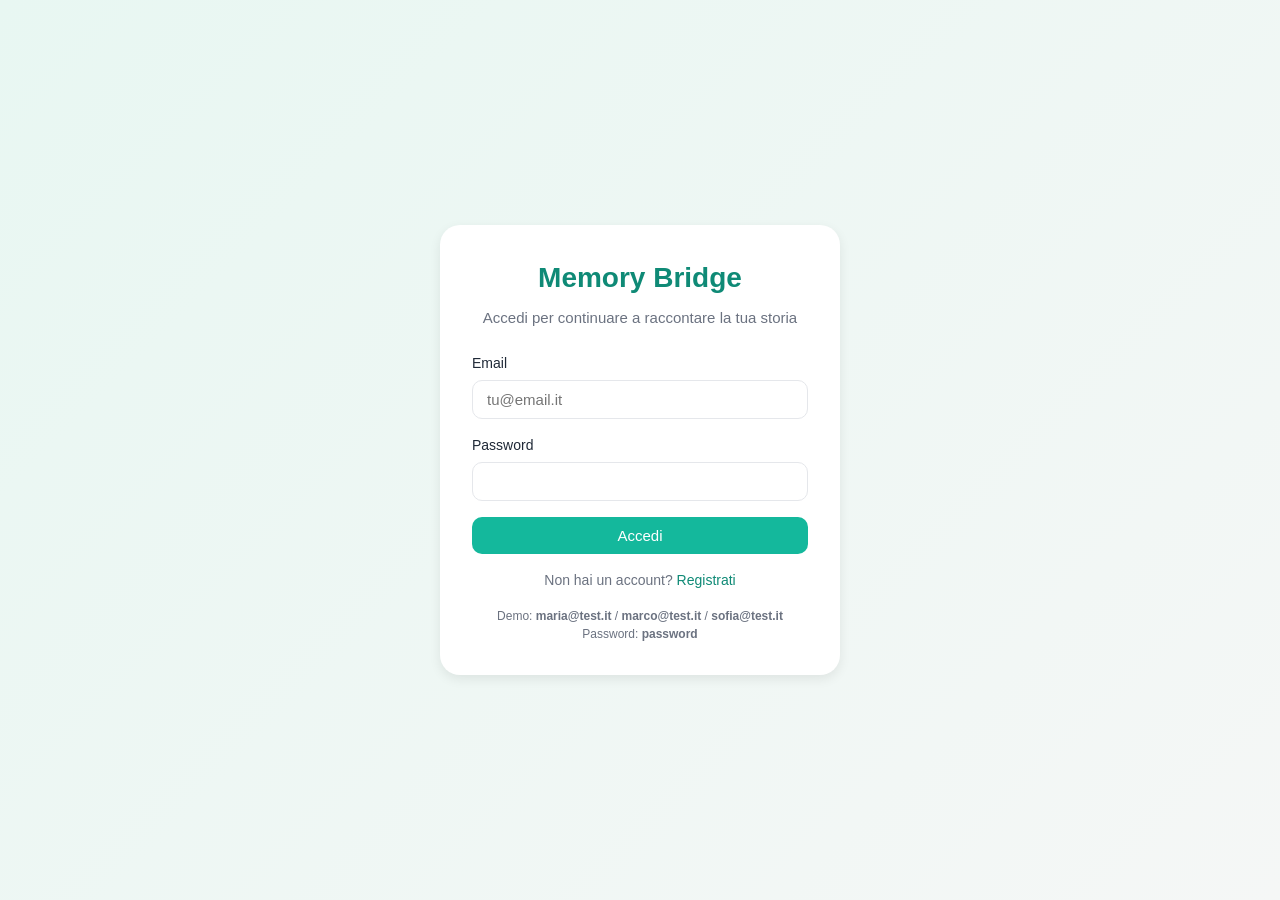
==== src/main/webapp/chat.html @ f62d2628 "Implementazione iniziale Memory Bridge" ====
<!DOCTYPE html>
<html lang="it">
<head>
    <meta charset="UTF-8">
    <meta name="viewport" content="width=device-width, initial-scale=1.0">
    <title>Memory Bridge - Racconta un ricordo</title>
    <link rel="stylesheet" href="css/style.css">
</head>
<body>
<div id="navbar-slot"></div>

<div class="chat-container">
    <div class="chat-header">
        <div class="iris-avatar">🦉</div>
        <div>
            <h2 style="margin:0">Iris</h2>
            <p class="text-muted" style="font-size:13px;margin:0">La tua compagna di racconto</p>
        </div>
    </div>

    <div class="chat-messages" id="messages"></div>

    <div class="chat-input">
        <input type="text" id="user-input" placeholder="Scrivi il tuo ricordo…" autocomplete="off">
        <!-- Miglioramento #2 Assignment 3: etichetta testuale accanto al microfono -->
        <button class="mic-btn" id="mic-btn" type="button" aria-label="Registra audio">
            <svg width="16" height="16" viewBox="0 0 24 24" fill="none" stroke="currentColor" stroke-width="2" stroke-linecap="round" stroke-linejoin="round">
                <path d="M12 1a3 3 0 0 0-3 3v8a3 3 0 0 0 6 0V4a3 3 0 0 0-3-3z"/>
                <path d="M19 10v2a7 7 0 0 1-14 0v-2"/>
                <line x1="12" y1="19" x2="12" y2="23"/>
                <line x1="8" y1="23" x2="16" y2="23"/>
            </svg>
            Registra audio
        </button>
        <button class="btn btn-primary" id="send-btn">Invia</button>
        <button class="btn btn-outline" id="end-btn">Fine</button>
    </div>
</div>

<!-- Modal anteprima -->
<div class="modal-backdrop hidden" id="preview-modal">
    <div class="modal">
        <div class="modal-header">
            <h2>Il tuo racconto</h2>
            <button class="modal-close" onclick="closePreview()">×</button>
        </div>
        <p class="text-muted mb-2">Ecco un riassunto del ricordo che abbiamo raccolto insieme:</p>

        <div class="form-group">
            <label for="preview-title">Titolo</label>
            <input type="text" id="preview-title" placeholder="Dai un titolo al tuo ricordo">
        </div>
        <div class="form-group">
            <label>Racconto</label>
            <div id="preview-content" class="card" style="max-height:200px;overflow-y:auto;white-space:pre-wrap"></div>
        </div>
        <div class="form-group">
            <label for="preview-person">Chi è protagonista di questo ricordo?</label>
            <select id="preview-person"></select>
        </div>

        <div class="modal-actions">
            <button class="btn btn-outline" onclick="closePreview()">Annulla</button>
            <button class="btn btn-primary" id="save-btn">Salva il ricordo</button>
        </div>
    </div>
</div>

<script src="js/api.js"></script>
<script src="js/navbar.js"></script>
<script src="js/chat.js"></script>
</body>
</html>
---- src/main/webapp/css/style.css ----
/* ============================================================
   Memory Bridge - Style
   Palette verde acqua ispirata al Figma
   ============================================================ */

:root {
    /* palette */
    --primary: #14B89C;
    --primary-dark: #0F8A76;
    --primary-light: #C7EFE4;
    --primary-lighter: #E8F7F2;
    --accent: #FF9F5A;

    /* neutri */
    --bg: #F5F7F6;
    --card: #FFFFFF;
    --border: #E5E7EB;
    --text: #1F2937;
    --text-muted: #6B7280;
    --text-light: #9CA3AF;
    --danger: #E24B4A;
    --success: #4ADE80;

    /* layout */
    --radius: 12px;
    --radius-lg: 20px;
    --shadow-sm: 0 1px 3px rgba(0,0,0,0.06);
    --shadow-md: 0 4px 12px rgba(0,0,0,0.08);
    --nav-height: 64px;
}

* { box-sizing: border-box; margin: 0; padding: 0; }

body {
    font-family: 'Inter', -apple-system, BlinkMacSystemFont, 'Segoe UI', sans-serif;
    background: var(--bg);
    color: var(--text);
    line-height: 1.5;
    min-height: 100vh;
}

a { color: var(--primary-dark); text-decoration: none; }
a:hover { text-decoration: underline; }

/* ============================================================
   Navbar
   ============================================================ */
.navbar {
    background: var(--card);
    border-bottom: 1px solid var(--border);
    height: var(--nav-height);
    display: flex;
    align-items: center;
    padding: 0 24px;
    position: sticky;
    top: 0;
    z-index: 100;
    box-shadow: var(--shadow-sm);
}

.navbar .logo {
    font-size: 20px;
    font-weight: 700;
    color: var(--primary-dark);
    display: flex;
    align-items: center;
    gap: 8px;
}

.navbar .logo::before {
    content: '';
    display: inline-block;
    width: 28px;
    height: 28px;
    background: var(--primary);
    border-radius: 8px;
    mask: radial-gradient(circle at 50% 60%, transparent 30%, #000 32%);
}

.navbar .nav-links {
    display: flex;
    gap: 4px;
    margin-left: auto;
    align-items: center;
}

.navbar .nav-links a {
    padding: 8px 16px;
    border-radius: 8px;
    color: var(--text);
    font-weight: 500;
    text-decoration: none;
    transition: background 0.15s;
}

.navbar .nav-links a:hover { background: var(--primary-lighter); }
.navbar .nav-links a.active {
    background: var(--primary);
    color: white;
}

.navbar .user-badge {
    padding: 6px 12px;
    background: var(--primary-lighter);
    color: var(--primary-dark);
    border-radius: 20px;
    font-size: 14px;
    font-weight: 500;
    margin-left: 12px;
}

/* ============================================================
   Layout container
   ============================================================ */
.container {
    max-width: 900px;
    margin: 0 auto;
    padding: 32px 24px;
}

.container-narrow {
    max-width: 560px;
    margin: 0 auto;
    padding: 32px 24px;
}

h1 { font-size: 28px; margin-bottom: 16px; }
h2 { font-size: 22px; margin-bottom: 12px; }
h3 { font-size: 18px; margin-bottom: 8px; }

/* ============================================================
   Card
   ============================================================ */
.card {
    background: var(--card);
    border-radius: var(--radius);
    padding: 20px;
    box-shadow: var(--shadow-sm);
    margin-bottom: 16px;
    border: 1px solid var(--border);
}

.card-hover {
    cursor: pointer;
    transition: transform 0.15s, box-shadow 0.15s;
}
.card-hover:hover {
    transform: translateY(-2px);
    box-shadow: var(--shadow-md);
}

/* ============================================================
   Bottoni
   ============================================================ */
.btn {
    display: inline-flex;
    align-items: center;
    justify-content: center;
    gap: 8px;
    padding: 10px 20px;
    border: none;
    border-radius: 10px;
    font-family: inherit;
    font-size: 15px;
    font-weight: 500;
    cursor: pointer;
    transition: background 0.15s, transform 0.05s;
    text-decoration: none;
}
.btn:active { transform: scale(0.98); }

.btn-primary {
    background: var(--primary);
    color: white;
}
.btn-primary:hover { background: var(--primary-dark); }

.btn-secondary {
    background: var(--primary-lighter);
    color: var(--primary-dark);
}
.btn-secondary:hover { background: var(--primary-light); }

.btn-outline {
    background: transparent;
    color: var(--text);
    border: 1px solid var(--border);
}
.btn-outline:hover { background: var(--bg); }

.btn-danger { background: var(--danger); color: white; }
.btn-danger:hover { opacity: 0.9; }

.btn-block { width: 100%; }

/* ============================================================
   Form
   ============================================================ */
.form-group {
    margin-bottom: 16px;
}

.form-group label {
    display: block;
    font-weight: 500;
    margin-bottom: 6px;
    color: var(--text);
    font-size: 14px;
}

.form-group input,
.form-group textarea,
.form-group select {
    width: 100%;
    padding: 10px 14px;
    font-family: inherit;
    font-size: 15px;
    border: 1px solid var(--border);
    border-radius: 10px;
    background: var(--card);
    transition: border-color 0.15s;
}

.form-group input:focus,
.form-group textarea:focus,
.form-group select:focus {
    outline: none;
    border-color: var(--primary);
}

.form-group textarea {
    resize: vertical;
    min-height: 100px;
}

.error-message {
    color: var(--danger);
    font-size: 14px;
    margin-top: 8px;
}

/* ============================================================
   Chat (T1 - Iris)
   ============================================================ */
.chat-container {
    max-width: 640px;
    margin: 0 auto;
    padding: 24px;
    display: flex;
    flex-direction: column;
    height: calc(100vh - var(--nav-height) - 20px);
}

.chat-header {
    display: flex;
    align-items: center;
    gap: 12px;
    margin-bottom: 20px;
}

.iris-avatar {
    width: 56px;
    height: 56px;
    border-radius: 50%;
    background: linear-gradient(135deg, var(--primary), var(--primary-dark));
    display: flex;
    align-items: center;
    justify-content: center;
    color: white;
    font-size: 28px;
    font-weight: 700;
    flex-shrink: 0;
}

.chat-messages {
    flex: 1;
    overflow-y: auto;
    padding: 12px 0;
    display: flex;
    flex-direction: column;
    gap: 10px;
}

.msg {
    max-width: 80%;
    padding: 12px 16px;
    border-radius: 18px;
    line-height: 1.4;
    word-wrap: break-word;
}

.msg-iris {
    background: var(--primary-lighter);
    color: var(--text);
    align-self: flex-start;
    border-bottom-left-radius: 4px;
}

.msg-user {
    background: var(--primary);
    color: white;
    align-self: flex-end;
    border-bottom-right-radius: 4px;
}

.msg.typing {
    background: var(--primary-lighter);
    color: var(--text-muted);
    font-style: italic;
}

.chat-input {
    display: flex;
    gap: 8px;
    padding: 12px 0;
    border-top: 1px solid var(--border);
    align-items: center;
}

.chat-input input {
    flex: 1;
    padding: 12px 16px;
    border: 1px solid var(--border);
    border-radius: 24px;
    font-family: inherit;
    font-size: 15px;
}
.chat-input input:focus { outline: none; border-color: var(--primary); }

/* Miglioramento #2 Assignment 3: bottone microfono con etichetta */
.mic-btn {
    display: flex;
    align-items: center;
    gap: 6px;
    background: var(--primary-lighter);
    color: var(--primary-dark);
    border: none;
    padding: 8px 14px;
    border-radius: 20px;
    cursor: pointer;
    font-size: 13px;
    font-weight: 500;
}
.mic-btn:hover { background: var(--primary-light); }

/* ============================================================
   Feed (T5)
   ============================================================ */
.feed-post {
    background: var(--card);
    border-radius: var(--radius);
    padding: 18px;
    margin-bottom: 16px;
    border: 1px solid var(--border);
    box-shadow: var(--shadow-sm);
    cursor: pointer;
    transition: transform 0.15s, box-shadow 0.15s;  /* miglioramento #10 */
}
.feed-post:hover {
    transform: translateY(-2px);
    box-shadow: var(--shadow-md);
}

.post-header {
    display: flex;
    align-items: center;
    gap: 12px;
    margin-bottom: 12px;
}

.post-avatar {
    width: 40px;
    height: 40px;
    border-radius: 50%;
    background: var(--primary);
    color: white;
    display: flex;
    align-items: center;
    justify-content: center;
    font-weight: 600;
}

.post-author {
    font-weight: 600;
    color: var(--text);
}

.post-meta {
    font-size: 13px;
    color: var(--text-muted);
}

.post-title {
    font-size: 17px;
    font-weight: 600;
    margin-bottom: 6px;
}

.post-content {
    color: var(--text);
    line-height: 1.6;
    margin-bottom: 12px;
}

.post-tag {
    display: inline-block;
    background: var(--primary-lighter);
    color: var(--primary-dark);
    padding: 4px 12px;
    border-radius: 16px;
    font-size: 13px;
    margin-top: 8px;
}

.comment-list {
    border-top: 1px solid var(--border);
    padding-top: 12px;
    margin-top: 12px;
}

.comment {
    padding: 8px 0;
    font-size: 14px;
}

.comment-author {
    font-weight: 600;
    color: var(--primary-dark);
    margin-right: 6px;
}

.comment-form {
    display: flex;
    gap: 8px;
    margin-top: 12px;
}
.comment-form input {
    flex: 1;
    padding: 8px 12px;
    border: 1px solid var(--border);
    border-radius: 20px;
    font-family: inherit;
}

/* ============================================================
   Family Tree (T3)
   ============================================================ */
.tree-container {
    background: var(--card);
    border-radius: var(--radius);
    padding: 24px;
    overflow-x: auto;
    min-height: 500px;
    border: 1px solid var(--border);
}

.tree-node {
    background: var(--primary-lighter);
    border: 2px solid var(--primary);
    border-radius: 12px;
    padding: 12px;
    text-align: center;
    cursor: pointer;
    transition: transform 0.15s, box-shadow 0.15s;
    min-width: 140px;
}
.tree-node:hover {
    transform: translateY(-2px);
    box-shadow: var(--shadow-md);
}
.tree-node.new-highlight {  /* miglioramento #6 Assignment 3 */
    animation: highlightNew 2.5s ease;
}
@keyframes highlightNew {
    0%, 100% { border-color: var(--primary); background: var(--primary-lighter); }
    50% { border-color: var(--accent); background: #FFF3E8; box-shadow: 0 0 20px rgba(255,159,90,0.4); }
}

.tree-node-photo {
    width: 60px;
    height: 60px;
    border-radius: 50%;
    background: var(--primary);
    color: white;
    display: flex;
    align-items: center;
    justify-content: center;
    font-size: 24px;
    margin: 0 auto 8px;
}

.tree-node-name { font-weight: 600; font-size: 14px; }
.tree-node-dates { font-size: 12px; color: var(--text-muted); }

/* ============================================================
   Timeline (T4)
   ============================================================ */
.timeline {
    position: relative;
    padding-left: 40px;
}
.timeline::before {
    content: '';
    position: absolute;
    left: 12px;
    top: 0;
    bottom: 0;
    width: 3px;
    background: var(--primary-light);
    border-radius: 2px;
}

.timeline-item {
    position: relative;
    margin-bottom: 24px;
}
.timeline-item::before {
    content: '';
    position: absolute;
    left: -34px;
    top: 12px;
    width: 15px;
    height: 15px;
    border-radius: 50%;
    background: var(--primary);
    border: 3px solid var(--card);
    box-shadow: 0 0 0 2px var(--primary);
}

.timeline-date {
    font-size: 13px;
    color: var(--primary-dark);
    font-weight: 600;
    margin-bottom: 4px;
}

/* ============================================================
   Modal (per anteprima / conferme)
   ============================================================ */
.modal-backdrop {
    position: fixed;
    inset: 0;
    background: rgba(0,0,0,0.5);
    display: flex;
    align-items: center;
    justify-content: center;
    z-index: 1000;
    padding: 24px;
}

.modal {
    background: var(--card);
    border-radius: var(--radius-lg);
    padding: 24px;
    max-width: 500px;
    width: 100%;
    max-height: 90vh;
    overflow-y: auto;
}

.modal-header {
    display: flex;
    justify-content: space-between;
    align-items: center;
    margin-bottom: 16px;
}

.modal-close {
    background: none;
    border: none;
    font-size: 24px;
    cursor: pointer;
    color: var(--text-muted);
}

.modal-actions {
    display: flex;
    gap: 8px;
    justify-content: flex-end;
    margin-top: 20px;
}

/* ============================================================
   Login / Auth
   ============================================================ */
.auth-page {
    min-height: 100vh;
    display: flex;
    align-items: center;
    justify-content: center;
    background: linear-gradient(135deg, var(--primary-lighter), var(--bg));
    padding: 24px;
}

.auth-card {
    background: var(--card);
    padding: 32px;
    border-radius: var(--radius-lg);
    box-shadow: var(--shadow-md);
    max-width: 400px;
    width: 100%;
}

.auth-card h1 {
    text-align: center;
    color: var(--primary-dark);
    margin-bottom: 8px;
}

.auth-card .subtitle {
    text-align: center;
    color: var(--text-muted);
    margin-bottom: 24px;
    font-size: 15px;
}

.auth-footer {
    text-align: center;
    margin-top: 16px;
    font-size: 14px;
    color: var(--text-muted);
}

/* ============================================================
   Utility
   ============================================================ */
.text-muted { color: var(--text-muted); }
.text-center { text-align: center; }
.mt-1 { margin-top: 8px; }
.mt-2 { margin-top: 16px; }
.mt-3 { margin-top: 24px; }
.mb-1 { margin-bottom: 8px; }
.mb-2 { margin-bottom: 16px; }
.hidden { display: none !important; }
.flex-row { display: flex; gap: 8px; align-items: center; }

/* Toast di successo */
.toast {
    position: fixed;
    bottom: 24px;
    left: 50%;
    transform: translateX(-50%);
    background: var(--primary-dark);
    color: white;
    padding: 12px 20px;
    border-radius: 24px;
    box-shadow: var(--shadow-md);
    z-index: 2000;
    animation: slideUp 0.3s ease;
}
@keyframes slideUp {
    from { transform: translate(-50%, 20px); opacity: 0; }
    to { transform: translate(-50%, 0); opacity: 1; }
}
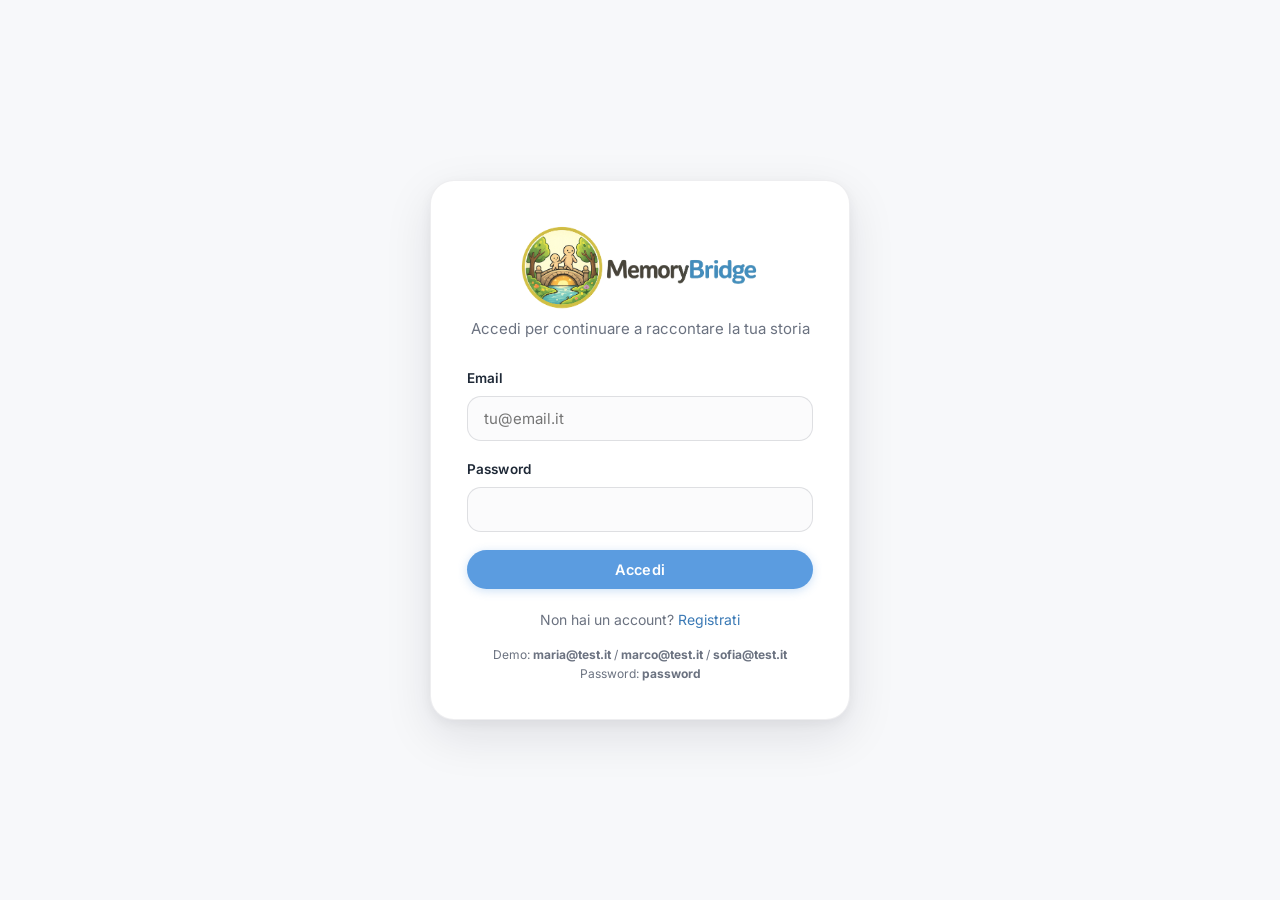
==== commit 88c6df1b: "Risoluzione errori nell'home, gestione db simulato e modifiche css e html" ====
--- a/src/main/webapp/chat.html
+++ b/src/main/webapp/chat.html
@@ -8,10 +8,11 @@
 </head>
 <body>
 <div id="navbar-slot"></div>
-
 <div class="chat-container">
     <div class="chat-header">
-        <div class="iris-avatar">🦉</div>
+        <div class="iris-avatar">
+            <img src="img/site/gufo.png" alt="Avatar Gufo" style="width: 100%; height: 100%; object-fit: cover; border-radius: 50%;">
+        </div>
         <div>
             <h2 style="margin:0">Iris</h2>
             <p class="text-muted" style="font-size:13px;margin:0">La tua compagna di racconto</p>
--- a/src/main/webapp/css/style.css
+++ b/src/main/webapp/css/style.css
@@ -1,112 +1,128 @@
 /* ============================================================
-   Memory Bridge - Style
-   Palette verde acqua ispirata al Figma
-   ============================================================ */
+   Memory Bridge – Style (coerente col logo)
+   Crema calda, azzurro cielo più chiaro, tocchi dorati
+   ============================================================ */
+@import url('https://fonts.googleapis.com/css2?family=Inter:wght@400;500;600;700;800&display=swap');
 
 :root {
-    /* palette */
-    --primary: #14B89C;
-    --primary-dark: #0F8A76;
-    --primary-light: #C7EFE4;
-    --primary-lighter: #E8F7F2;
-    --accent: #FF9F5A;
-
-    /* neutri */
-    --bg: #F5F7F6;
+    /* palette — azzurro cielo del wordmark, più chiaro */
+    --primary: #5B9CE0;
+    --primary-dark: #3A79B5;
+    --primary-hover: #4A8AD1;
+    --primary-light: #BFDCF3;
+    --primary-lighter: #E8F2FB;
+    --primary-ghost: rgba(91, 156, 224, 0.07);
+
+    /* accenti caldi dal logo */
+    --accent: #F0A45C;         /* arancio tramonto sotto il ponte */
+    --accent-light: #FCEBD7;
+    --gold: #D4B94A;           /* cornice dorata */
+    --gold-soft: #EDDFAA;
+
+    /* neutri puliti */
+    --bg: #F7F8FA;             /* pagina neutra */
+    --bg-warm: #FBFBFC;
     --card: #FFFFFF;
-    --border: #E5E7EB;
+    --border: rgba(15, 23, 42, 0.07);
+    --border-strong: rgba(15, 23, 42, 0.12);
     --text: #1F2937;
     --text-muted: #6B7280;
     --text-light: #9CA3AF;
-    --danger: #E24B4A;
-    --success: #4ADE80;
+    --danger: #D9564F;
+    --danger-light: #FBEEED;
+    --success: #4CAE7A;
 
     /* layout */
-    --radius: 12px;
-    --radius-lg: 20px;
-    --shadow-sm: 0 1px 3px rgba(0,0,0,0.06);
-    --shadow-md: 0 4px 12px rgba(0,0,0,0.08);
-    --nav-height: 64px;
-}
-
-* { box-sizing: border-box; margin: 0; padding: 0; }
+    --radius: 16px;
+    --radius-lg: 24px;
+    --radius-pill: 999px;
+    --shadow-xs: 0 1px 2px rgba(15, 23, 42, 0.04);
+    --shadow-sm: 0 2px 8px rgba(15, 23, 42, 0.05), 0 0 0 1px rgba(15, 23, 42, 0.03);
+    --shadow-md: 0 8px 24px rgba(15, 23, 42, 0.07), 0 0 0 1px rgba(15, 23, 42, 0.03);
+    --shadow-lg: 0 16px 48px rgba(15, 23, 42, 0.10), 0 4px 12px rgba(15, 23, 42, 0.05);
+    --shadow-glow: 0 0 0 3px rgba(91, 156, 224, 0.14);
+    --nav-height: 68px;
+    --ease-out: cubic-bezier(0.16, 1, 0.3, 1);
+    --ease-spring: cubic-bezier(0.34, 1.56, 0.64, 1);
+}
+
+*,
+*::before,
+*::after { box-sizing: border-box; margin: 0; padding: 0; }
 
 body {
     font-family: 'Inter', -apple-system, BlinkMacSystemFont, 'Segoe UI', sans-serif;
     background: var(--bg);
     color: var(--text);
-    line-height: 1.5;
+    line-height: 1.55;
     min-height: 100vh;
+    -webkit-font-smoothing: antialiased;
+    -moz-osx-font-smoothing: grayscale;
 }
 
 a { color: var(--primary-dark); text-decoration: none; }
-a:hover { text-decoration: underline; }
-
-/* ============================================================
-   Navbar
+a:hover { text-decoration: underline; text-underline-offset: 2px; }
+
+/* ============================================================
+   Navbar — vetro caldo con filo dorato in basso
    ============================================================ */
 .navbar {
-    background: var(--card);
+    background: rgba(255, 255, 255, 0.85);
+    backdrop-filter: blur(18px) saturate(1.4);
+    -webkit-backdrop-filter: blur(18px) saturate(1.4);
     border-bottom: 1px solid var(--border);
     height: var(--nav-height);
     display: flex;
     align-items: center;
-    padding: 0 24px;
+    padding: 0 28px;
     position: sticky;
     top: 0;
     z-index: 100;
-    box-shadow: var(--shadow-sm);
 }
 
 .navbar .logo {
     font-size: 20px;
-    font-weight: 700;
-    color: var(--primary-dark);
-    display: flex;
-    align-items: center;
-    gap: 8px;
-}
-
-.navbar .logo::before {
-    content: '';
-    display: inline-block;
-    width: 28px;
-    height: 28px;
-    background: var(--primary);
-    border-radius: 8px;
-    mask: radial-gradient(circle at 50% 60%, transparent 30%, #000 32%);
+    font-weight: 800;
+    color: var(--text);
+    display: flex;
+    align-items: center;
+    gap: 9px;
+    letter-spacing: -0.4px;
 }
 
 .navbar .nav-links {
     display: flex;
-    gap: 4px;
+    gap: 2px;
     margin-left: auto;
     align-items: center;
 }
 
 .navbar .nav-links a {
-    padding: 8px 16px;
-    border-radius: 8px;
+    padding: 9px 18px;
+    border-radius: var(--radius-pill);
     color: var(--text);
     font-weight: 500;
+    font-size: 14.5px;
     text-decoration: none;
-    transition: background 0.15s;
-}
-
-.navbar .nav-links a:hover { background: var(--primary-lighter); }
+    transition: background 0.2s var(--ease-out), color 0.2s;
+}
+
+.navbar .nav-links a:hover { background: var(--primary-ghost); color: var(--primary-dark); }
 .navbar .nav-links a.active {
     background: var(--primary);
     color: white;
+    box-shadow: 0 2px 10px rgba(91, 156, 224, 0.35);
 }
 
 .navbar .user-badge {
-    padding: 6px 12px;
+    padding: 7px 16px;
     background: var(--primary-lighter);
     color: var(--primary-dark);
-    border-radius: 20px;
-    font-size: 14px;
-    font-weight: 500;
-    margin-left: 12px;
+    border-radius: var(--radius-pill);
+    font-size: 13.5px;
+    font-weight: 600;
+    margin-left: 14px;
+    letter-spacing: 0.1px;
 }
 
 /* ============================================================
@@ -115,26 +131,26 @@
 .container {
     max-width: 900px;
     margin: 0 auto;
-    padding: 32px 24px;
+    padding: 36px 28px;
 }
 
 .container-narrow {
     max-width: 560px;
     margin: 0 auto;
-    padding: 32px 24px;
-}
-
-h1 { font-size: 28px; margin-bottom: 16px; }
-h2 { font-size: 22px; margin-bottom: 12px; }
-h3 { font-size: 18px; margin-bottom: 8px; }
-
-/* ============================================================
-   Card
+    padding: 36px 28px;
+}
+
+h1 { font-size: 28px; font-weight: 700; letter-spacing: -0.5px; margin-bottom: 16px; color: var(--text); }
+h2 { font-size: 22px; font-weight: 700; letter-spacing: -0.3px; margin-bottom: 12px; color: var(--text); }
+h3 { font-size: 17px; font-weight: 600; margin-bottom: 8px; color: var(--text); }
+
+/* ============================================================
+   Card — bordi morbidi su carta calda
    ============================================================ */
 .card {
     background: var(--card);
     border-radius: var(--radius);
-    padding: 20px;
+    padding: 22px;
     box-shadow: var(--shadow-sm);
     margin-bottom: 16px;
     border: 1px solid var(--border);
@@ -142,54 +158,71 @@
 
 .card-hover {
     cursor: pointer;
-    transition: transform 0.15s, box-shadow 0.15s;
+    transition: transform 0.25s var(--ease-out), box-shadow 0.25s var(--ease-out);
 }
 .card-hover:hover {
-    transform: translateY(-2px);
+    transform: translateY(-3px);
     box-shadow: var(--shadow-md);
 }
 
 /* ============================================================
-   Bottoni
+   Bottoni — pillole morbide
    ============================================================ */
 .btn {
     display: inline-flex;
     align-items: center;
     justify-content: center;
     gap: 8px;
-    padding: 10px 20px;
+    padding: 11px 22px;
     border: none;
-    border-radius: 10px;
+    border-radius: var(--radius-pill);
     font-family: inherit;
-    font-size: 15px;
-    font-weight: 500;
-    cursor: pointer;
-    transition: background 0.15s, transform 0.05s;
+    font-size: 14.5px;
+    font-weight: 600;
+    cursor: pointer;
+    transition: all 0.2s var(--ease-out);
     text-decoration: none;
-}
-.btn:active { transform: scale(0.98); }
+    letter-spacing: 0.1px;
+}
+.btn:active { transform: scale(0.97); }
 
 .btn-primary {
     background: var(--primary);
     color: white;
-}
-.btn-primary:hover { background: var(--primary-dark); }
+    box-shadow: 0 2px 10px rgba(91, 156, 224, 0.30);
+}
+.btn-primary:hover {
+    background: var(--primary-hover);
+    box-shadow: 0 4px 16px rgba(91, 156, 224, 0.35);
+    transform: translateY(-1px);
+}
 
 .btn-secondary {
     background: var(--primary-lighter);
     color: var(--primary-dark);
 }
-.btn-secondary:hover { background: var(--primary-light); }
+.btn-secondary:hover {
+    background: var(--primary-light);
+    transform: translateY(-1px);
+}
 
 .btn-outline {
-    background: transparent;
+    background: var(--card);
     color: var(--text);
-    border: 1px solid var(--border);
-}
-.btn-outline:hover { background: var(--bg); }
-
-.btn-danger { background: var(--danger); color: white; }
-.btn-danger:hover { opacity: 0.9; }
+    border: 1.5px solid var(--border-strong);
+}
+.btn-outline:hover {
+    background: var(--bg-warm);
+    border-color: var(--primary-light);
+    transform: translateY(-1px);
+}
+
+.btn-danger {
+    background: var(--danger);
+    color: white;
+    box-shadow: 0 2px 10px rgba(217, 86, 79, 0.22);
+}
+.btn-danger:hover { transform: translateY(-1px); box-shadow: 0 4px 16px rgba(217, 86, 79, 0.30); }
 
 .btn-block { width: 100%; }
 
@@ -197,28 +230,30 @@
    Form
    ============================================================ */
 .form-group {
-    margin-bottom: 16px;
+    margin-bottom: 18px;
 }
 
 .form-group label {
     display: block;
-    font-weight: 500;
-    margin-bottom: 6px;
+    font-weight: 600;
+    margin-bottom: 7px;
     color: var(--text);
-    font-size: 14px;
+    font-size: 13.5px;
+    letter-spacing: 0.1px;
 }
 
 .form-group input,
 .form-group textarea,
 .form-group select {
     width: 100%;
-    padding: 10px 14px;
+    padding: 12px 16px;
     font-family: inherit;
     font-size: 15px;
-    border: 1px solid var(--border);
-    border-radius: 10px;
-    background: var(--card);
-    transition: border-color 0.15s;
+    border: 1.5px solid var(--border-strong);
+    border-radius: 14px;
+    background: var(--bg-warm);
+    transition: border-color 0.2s, box-shadow 0.2s, background 0.2s;
+    color: var(--text);
 }
 
 .form-group input:focus,
@@ -226,21 +261,25 @@
 .form-group select:focus {
     outline: none;
     border-color: var(--primary);
+    box-shadow: var(--shadow-glow);
+    background: var(--card);
 }
 
 .form-group textarea {
     resize: vertical;
-    min-height: 100px;
+    min-height: 110px;
+    border-radius: var(--radius);
 }
 
 .error-message {
     color: var(--danger);
-    font-size: 14px;
+    font-size: 13px;
     margin-top: 8px;
-}
-
-/* ============================================================
-   Chat (T1 - Iris)
+    font-weight: 500;
+}
+
+/* ============================================================
+   Chat (T1 – Iris)
    ============================================================ */
 .chat-container {
     max-width: 640px;
@@ -254,15 +293,15 @@
 .chat-header {
     display: flex;
     align-items: center;
-    gap: 12px;
-    margin-bottom: 20px;
+    gap: 14px;
+    margin-bottom: 22px;
 }
 
 .iris-avatar {
     width: 56px;
     height: 56px;
     border-radius: 50%;
-    background: linear-gradient(135deg, var(--primary), var(--primary-dark));
+    background: linear-gradient(145deg, var(--primary), #7DB5EA);
     display: flex;
     align-items: center;
     justify-content: center;
@@ -270,6 +309,7 @@
     font-size: 28px;
     font-weight: 700;
     flex-shrink: 0;
+    box-shadow: 0 4px 16px rgba(91, 156, 224, 0.30);
 }
 
 .chat-messages {
@@ -279,28 +319,31 @@
     display: flex;
     flex-direction: column;
     gap: 10px;
+    scroll-behavior: smooth;
 }
 
 .msg {
-    max-width: 80%;
-    padding: 12px 16px;
-    border-radius: 18px;
-    line-height: 1.4;
+    max-width: 78%;
+    padding: 13px 18px;
+    border-radius: 22px;
+    line-height: 1.45;
     word-wrap: break-word;
+    font-size: 15px;
 }
 
 .msg-iris {
     background: var(--primary-lighter);
     color: var(--text);
     align-self: flex-start;
-    border-bottom-left-radius: 4px;
+    border-bottom-left-radius: 6px;
 }
 
 .msg-user {
-    background: var(--primary);
+    background: linear-gradient(135deg, var(--primary), #7DB5EA);
     color: white;
     align-self: flex-end;
-    border-bottom-right-radius: 4px;
+    border-bottom-right-radius: 6px;
+    box-shadow: 0 2px 10px rgba(91, 156, 224, 0.25);
 }
 
 .msg.typing {
@@ -311,23 +354,29 @@
 
 .chat-input {
     display: flex;
-    gap: 8px;
-    padding: 12px 0;
+    gap: 10px;
+    padding: 14px 0;
     border-top: 1px solid var(--border);
     align-items: center;
 }
 
 .chat-input input {
     flex: 1;
-    padding: 12px 16px;
-    border: 1px solid var(--border);
-    border-radius: 24px;
+    padding: 13px 20px;
+    border: 1.5px solid var(--border-strong);
+    border-radius: var(--radius-pill);
     font-family: inherit;
     font-size: 15px;
-}
-.chat-input input:focus { outline: none; border-color: var(--primary); }
-
-/* Miglioramento #2 Assignment 3: bottone microfono con etichetta */
+    background: var(--bg-warm);
+    transition: border-color 0.2s, box-shadow 0.2s, background 0.2s;
+}
+.chat-input input:focus {
+    outline: none;
+    border-color: var(--primary);
+    box-shadow: var(--shadow-glow);
+    background: var(--card);
+}
+
 .mic-btn {
     display: flex;
     align-items: center;
@@ -335,29 +384,30 @@
     background: var(--primary-lighter);
     color: var(--primary-dark);
     border: none;
-    padding: 8px 14px;
-    border-radius: 20px;
+    padding: 10px 16px;
+    border-radius: var(--radius-pill);
     cursor: pointer;
     font-size: 13px;
-    font-weight: 500;
-}
-.mic-btn:hover { background: var(--primary-light); }
+    font-weight: 600;
+    transition: all 0.2s var(--ease-out);
+}
+.mic-btn:hover { background: var(--primary-light); transform: translateY(-1px); }
 
 /* ============================================================
    Feed (T5)
    ============================================================ */
 .feed-post {
     background: var(--card);
-    border-radius: var(--radius);
-    padding: 18px;
-    margin-bottom: 16px;
+    border-radius: var(--radius-lg);
+    padding: 22px;
+    margin-bottom: 18px;
     border: 1px solid var(--border);
     box-shadow: var(--shadow-sm);
     cursor: pointer;
-    transition: transform 0.15s, box-shadow 0.15s;  /* miglioramento #10 */
+    transition: transform 0.25s var(--ease-out), box-shadow 0.25s var(--ease-out);
 }
 .feed-post:hover {
-    transform: translateY(-2px);
+    transform: translateY(-3px);
     box-shadow: var(--shadow-md);
 }
 
@@ -365,24 +415,27 @@
     display: flex;
     align-items: center;
     gap: 12px;
-    margin-bottom: 12px;
+    margin-bottom: 14px;
 }
 
 .post-avatar {
-    width: 40px;
-    height: 40px;
+    width: 42px;
+    height: 42px;
     border-radius: 50%;
-    background: var(--primary);
+    background: linear-gradient(145deg, var(--primary), #7DB5EA);
     color: white;
     display: flex;
     align-items: center;
     justify-content: center;
-    font-weight: 600;
+    font-weight: 700;
+    font-size: 15px;
+    box-shadow: 0 2px 8px rgba(91, 156, 224, 0.20);
 }
 
 .post-author {
-    font-weight: 600;
+    font-weight: 700;
     color: var(--text);
+    font-size: 15px;
 }
 
 .post-meta {
@@ -392,30 +445,34 @@
 
 .post-title {
     font-size: 17px;
-    font-weight: 600;
+    font-weight: 700;
     margin-bottom: 6px;
+    letter-spacing: -0.2px;
 }
 
 .post-content {
     color: var(--text);
-    line-height: 1.6;
-    margin-bottom: 12px;
+    line-height: 1.65;
+    margin-bottom: 14px;
+    font-size: 15px;
 }
 
 .post-tag {
     display: inline-block;
     background: var(--primary-lighter);
     color: var(--primary-dark);
-    padding: 4px 12px;
-    border-radius: 16px;
-    font-size: 13px;
+    padding: 5px 14px;
+    border-radius: var(--radius-pill);
+    font-size: 12.5px;
+    font-weight: 600;
     margin-top: 8px;
+    letter-spacing: 0.2px;
 }
 
 .comment-list {
     border-top: 1px solid var(--border);
-    padding-top: 12px;
-    margin-top: 12px;
+    padding-top: 14px;
+    margin-top: 14px;
 }
 
 .comment {
@@ -424,181 +481,202 @@
 }
 
 .comment-author {
-    font-weight: 600;
+    font-weight: 700;
     color: var(--primary-dark);
     margin-right: 6px;
 }
 
 .comment-form {
     display: flex;
-    gap: 8px;
-    margin-top: 12px;
+    gap: 10px;
+    margin-top: 14px;
 }
 .comment-form input {
     flex: 1;
-    padding: 8px 12px;
-    border: 1px solid var(--border);
-    border-radius: 20px;
+    padding: 10px 16px;
+    border: 1.5px solid var(--border-strong);
+    border-radius: var(--radius-pill);
     font-family: inherit;
-}
+    font-size: 14px;
+    background: var(--bg-warm);
+    transition: border-color 0.2s, box-shadow 0.2s;
+}
+.comment-form input:focus { outline: none; border-color: var(--primary); box-shadow: var(--shadow-glow); }
 
 /* ============================================================
    Family Tree (T3)
    ============================================================ */
 .tree-container {
     background: var(--card);
-    border-radius: var(--radius);
-    padding: 24px;
+    border-radius: var(--radius-lg);
+    padding: 28px;
     overflow-x: auto;
     min-height: 500px;
     border: 1px solid var(--border);
+    box-shadow: var(--shadow-sm);
 }
 
 .tree-node {
-    background: var(--primary-lighter);
-    border: 2px solid var(--primary);
-    border-radius: 12px;
-    padding: 12px;
+    background: var(--bg-warm);
+    border: 2px solid var(--primary-light);
+    border-radius: var(--radius);
+    padding: 14px;
     text-align: center;
     cursor: pointer;
-    transition: transform 0.15s, box-shadow 0.15s;
+    transition: all 0.25s var(--ease-out);
     min-width: 140px;
 }
 .tree-node:hover {
-    transform: translateY(-2px);
+    transform: translateY(-3px);
     box-shadow: var(--shadow-md);
-}
-.tree-node.new-highlight {  /* miglioramento #6 Assignment 3 */
-    animation: highlightNew 2.5s ease;
+    border-color: var(--primary);
+}
+.tree-node.new-highlight {
+    animation: highlightNew 2.5s var(--ease-out);
 }
 @keyframes highlightNew {
-    0%, 100% { border-color: var(--primary); background: var(--primary-lighter); }
-    50% { border-color: var(--accent); background: #FFF3E8; box-shadow: 0 0 20px rgba(255,159,90,0.4); }
+    0%, 100% { border-color: var(--primary-light); background: var(--bg-warm); }
+    50% { border-color: var(--gold); background: var(--gold-soft); box-shadow: 0 0 24px rgba(212, 185, 74, 0.35); }
 }
 
 .tree-node-photo {
     width: 60px;
     height: 60px;
     border-radius: 50%;
-    background: var(--primary);
+    background: linear-gradient(145deg, var(--primary), #7DB5EA);
     color: white;
     display: flex;
     align-items: center;
     justify-content: center;
     font-size: 24px;
-    margin: 0 auto 8px;
-}
-
-.tree-node-name { font-weight: 600; font-size: 14px; }
-.tree-node-dates { font-size: 12px; color: var(--text-muted); }
+    margin: 0 auto 10px;
+    box-shadow: 0 3px 12px rgba(91, 156, 224, 0.25);
+}
+
+.tree-node-name { font-weight: 700; font-size: 14px; }
+.tree-node-dates { font-size: 12px; color: var(--text-muted); margin-top: 2px; }
 
 /* ============================================================
    Timeline (T4)
    ============================================================ */
 .timeline {
     position: relative;
-    padding-left: 40px;
+    padding-left: 44px;
 }
 .timeline::before {
     content: '';
     position: absolute;
-    left: 12px;
+    left: 13px;
     top: 0;
     bottom: 0;
     width: 3px;
-    background: var(--primary-light);
-    border-radius: 2px;
+    background: linear-gradient(180deg, var(--primary-light), var(--primary-lighter));
+    border-radius: var(--radius-pill);
 }
 
 .timeline-item {
     position: relative;
-    margin-bottom: 24px;
+    margin-bottom: 28px;
 }
 .timeline-item::before {
     content: '';
     position: absolute;
-    left: -34px;
+    left: -37px;
     top: 12px;
     width: 15px;
     height: 15px;
     border-radius: 50%;
     background: var(--primary);
     border: 3px solid var(--card);
-    box-shadow: 0 0 0 2px var(--primary);
+    box-shadow: 0 0 0 2.5px var(--primary), 0 2px 8px rgba(91, 156, 224, 0.25);
 }
 
 .timeline-date {
     font-size: 13px;
     color: var(--primary-dark);
-    font-weight: 600;
-    margin-bottom: 4px;
-}
-
-/* ============================================================
-   Modal (per anteprima / conferme)
+    font-weight: 700;
+    margin-bottom: 5px;
+    letter-spacing: 0.1px;
+}
+
+/* ============================================================
+   Modal — vetro con sfocatura calda
    ============================================================ */
 .modal-backdrop {
     position: fixed;
     inset: 0;
-    background: rgba(0,0,0,0.5);
+    background: rgba(46, 42, 37, 0.45);
+    backdrop-filter: blur(6px);
+    -webkit-backdrop-filter: blur(6px);
     display: flex;
     align-items: center;
     justify-content: center;
     z-index: 1000;
-    padding: 24px;
+    padding: 28px;
 }
 
 .modal {
     background: var(--card);
     border-radius: var(--radius-lg);
-    padding: 24px;
+    padding: 28px;
     max-width: 500px;
     width: 100%;
     max-height: 90vh;
     overflow-y: auto;
+    box-shadow: var(--shadow-lg);
 }
 
 .modal-header {
     display: flex;
     justify-content: space-between;
     align-items: center;
-    margin-bottom: 16px;
+    margin-bottom: 18px;
 }
 
 .modal-close {
-    background: none;
+    background: var(--bg);
     border: none;
-    font-size: 24px;
+    font-size: 20px;
     cursor: pointer;
     color: var(--text-muted);
-}
+    width: 36px;
+    height: 36px;
+    border-radius: 50%;
+    display: flex;
+    align-items: center;
+    justify-content: center;
+    transition: background 0.15s, color 0.15s;
+}
+.modal-close:hover { background: var(--border-strong); color: var(--text); }
 
 .modal-actions {
     display: flex;
-    gap: 8px;
+    gap: 10px;
     justify-content: flex-end;
-    margin-top: 20px;
-}
-
-/* ============================================================
-   Login / Auth
+    margin-top: 22px;
+}
+
+/* ============================================================
+   Login / Auth — sfumato caldo con tocco cielo e filo dorato
    ============================================================ */
 .auth-page {
     min-height: 100vh;
     display: flex;
     align-items: center;
     justify-content: center;
-    background: linear-gradient(135deg, var(--primary-lighter), var(--bg));
-    padding: 24px;
+    background: var(--bg);
+    padding: 28px;
 }
 
 .auth-card {
     background: var(--card);
-    padding: 32px;
+    padding: 36px;
     border-radius: var(--radius-lg);
-    box-shadow: var(--shadow-md);
-    max-width: 400px;
+    box-shadow: var(--shadow-lg);
+    max-width: 420px;
     width: 100%;
+    border: 1px solid var(--border);
+    position: relative;
 }
 
 .auth-card h1 {
@@ -610,13 +688,13 @@
 .auth-card .subtitle {
     text-align: center;
     color: var(--text-muted);
-    margin-bottom: 24px;
+    margin-bottom: 28px;
     font-size: 15px;
 }
 
 .auth-footer {
     text-align: center;
-    margin-top: 16px;
+    margin-top: 20px;
     font-size: 14px;
     color: var(--text-muted);
 }
@@ -634,21 +712,364 @@
 .hidden { display: none !important; }
 .flex-row { display: flex; gap: 8px; align-items: center; }
 
-/* Toast di successo */
+/* Toast */
 .toast {
     position: fixed;
-    bottom: 24px;
+    bottom: 28px;
     left: 50%;
     transform: translateX(-50%);
-    background: var(--primary-dark);
+    background: var(--text);
+    color: var(--card);
+    padding: 13px 24px;
+    border-radius: var(--radius-pill);
+    box-shadow: var(--shadow-lg);
+    z-index: 2000;
+    font-weight: 600;
+    font-size: 14px;
+    animation: toastIn 0.35s var(--ease-spring);
+}
+@keyframes toastIn {
+    from { transform: translate(-50%, 12px); opacity: 0; }
+    to   { transform: translate(-50%, 0); opacity: 1; }
+}
+
+/* Recording dot */
+.recording-dot {
+    display: inline-block;
+    width: 10px;
+    height: 10px;
+    background: white;
+    border-radius: 50%;
+    margin-right: 6px;
+    animation: pulseDot 1.1s ease-in-out infinite;
+}
+@keyframes pulseDot {
+    0%, 100% { opacity: 1; transform: scale(1); }
+    50% { opacity: 0.35; transform: scale(0.8); }
+}
+
+/* Quick-reply theme buttons (Iris T1) */
+.theme-buttons {
+    display: flex;
+    flex-wrap: wrap;
+    gap: 8px;
+    align-self: flex-start;
+    max-width: 90%;
+    margin: 6px 0 10px;
+}
+
+.theme-btn {
+    padding: 9px 16px;
+    border-radius: var(--radius-pill);
+    font-size: 14px;
+    font-weight: 500;
+    border: 1.5px solid var(--primary-light);
+    background: var(--card);
+    color: var(--primary-dark);
+    cursor: pointer;
+    transition: all 0.2s var(--ease-out);
+}
+.theme-btn:hover {
+    background: var(--primary);
     color: white;
-    padding: 12px 20px;
-    border-radius: 24px;
+    border-color: var(--primary);
+    transform: translateY(-2px);
+    box-shadow: 0 4px 12px rgba(91, 156, 224, 0.25);
+}
+
+/* ============================================================
+   Bottoni GRANDI accessibili
+   ============================================================ */
+.big-btn {
+    display: flex;
+    align-items: center;
+    justify-content: center;
+    gap: 12px;
+    padding: 20px 30px;
+    font-size: 18px;
+    font-weight: 700;
+    border-radius: 18px;
+    border: none;
+    cursor: pointer;
+    transition: all 0.2s var(--ease-out);
+    min-height: 64px;
+    letter-spacing: -0.1px;
+}
+.big-btn:hover { transform: translateY(-2px); box-shadow: var(--shadow-md); }
+.big-btn:active { transform: scale(0.97); }
+.big-btn.primary {
+    background: var(--primary);
+    color: white;
+    box-shadow: 0 4px 16px rgba(91, 156, 224, 0.30);
+}
+.big-btn.primary:hover { background: var(--primary-hover); box-shadow: 0 6px 24px rgba(91, 156, 224, 0.35); }
+.big-btn.secondary { background: var(--primary-lighter); color: var(--primary-dark); }
+.big-btn.outline { background: var(--card); color: var(--text); border: 2px solid var(--border-strong); }
+.big-btn.outline:hover { border-color: var(--primary-light); }
+.big-btn.danger { background: var(--danger); color: white; box-shadow: 0 4px 16px rgba(217, 86, 79, 0.22); }
+.big-btn.full { width: 100%; }
+
+/* ============================================================
+   Post overlay — split view con sfocatura calda
+   ============================================================ */
+.post-overlay {
+    position: fixed;
+    inset: 0;
+    background: rgba(46, 42, 37, 0.55);
+    backdrop-filter: blur(8px);
+    -webkit-backdrop-filter: blur(8px);
+    z-index: 1500;
+    display: flex;
+    align-items: center;
+    justify-content: center;
+    padding: 32px;
+    opacity: 0;
+    pointer-events: none;
+    transition: opacity 0.3s ease;
+}
+.post-overlay.open { opacity: 1; pointer-events: auto; }
+
+.post-overlay-inner {
+    background: var(--card);
+    border-radius: var(--radius-lg);
+    width: 100%;
+    max-width: 1100px;
+    height: min(85vh, 720px);
+    display: flex;
+    overflow: hidden;
+    position: relative;
+    transform: scale(0.92) translateY(20px);
+    transition: transform 0.35s var(--ease-out);
+    box-shadow: 0 32px 80px rgba(46, 42, 37, 0.28), 0 0 0 1px rgba(74, 60, 30, 0.05);
+}
+.post-overlay.open .post-overlay-inner { transform: scale(1) translateY(0); }
+
+.overlay-content {
+    flex: 1.3;
+    padding: 32px;
+    overflow-y: auto;
+    border-right: 1px solid var(--border);
+    background: var(--bg-warm);
+}
+.overlay-content img,
+.overlay-content video { max-width: 100%; border-radius: var(--radius); }
+.overlay-content audio { width: 100%; }
+
+.overlay-comments {
+    flex: 1;
+    display: flex;
+    flex-direction: column;
+    min-width: 320px;
+}
+.overlay-comments-header {
+    padding: 20px 26px;
+    border-bottom: 1px solid var(--border);
+    font-weight: 700;
+    font-size: 18px;
+}
+.overlay-comments-list {
+    flex: 1;
+    overflow-y: auto;
+    padding: 18px 26px;
+    display: flex;
+    flex-direction: column;
+    gap: 14px;
+}
+.overlay-comment {
+    background: var(--primary-lighter);
+    border-radius: 14px;
+    padding: 13px 16px;
+}
+.overlay-comment .comment-author { display: block; margin-bottom: 3px; }
+.overlay-comments-form {
+    display: flex;
+    gap: 10px;
+    padding: 18px 26px;
+    border-top: 1px solid var(--border);
+}
+.overlay-comments-form input {
+    flex: 1;
+    padding: 14px 18px;
+    font-size: 15px;
+    border: 1.5px solid var(--border-strong);
+    border-radius: 14px;
+    background: var(--bg-warm);
+    transition: border-color 0.2s, box-shadow 0.2s;
+}
+.overlay-comments-form input:focus { outline: none; border-color: var(--primary); box-shadow: var(--shadow-glow); }
+
+.overlay-close {
+    position: absolute;
+    top: 18px;
+    right: 22px;
+    width: 44px;
+    height: 44px;
+    border-radius: 50%;
+    background: var(--card);
+    border: 1px solid var(--border);
+    font-size: 20px;
+    cursor: pointer;
+    box-shadow: var(--shadow-sm);
+    z-index: 10;
+    display: flex;
+    align-items: center;
+    justify-content: center;
+    transition: all 0.15s;
+}
+.overlay-close:hover { background: var(--bg); box-shadow: var(--shadow-md); }
+
+@media (max-width: 800px) {
+    .post-overlay { padding: 12px; }
+    .post-overlay-inner { flex-direction: column; height: 92vh; }
+    .overlay-content { border-right: none; border-bottom: 1px solid var(--border); }
+}
+
+/* ============================================================
+   Crea contenuto — scelta tipo
+   ============================================================ */
+.type-choice-grid {
+    display: grid;
+    grid-template-columns: repeat(3, 1fr);
+    gap: 20px;
+    margin: 28px 0;
+}
+.type-card {
+    background: var(--card);
+    border: 2.5px solid var(--border-strong);
+    border-radius: var(--radius-lg);
+    padding: 40px 22px;
+    text-align: center;
+    cursor: pointer;
+    transition: all 0.25s var(--ease-out);
+}
+.type-card:hover, .type-card.selected {
+    border-color: var(--primary);
+    background: var(--primary-lighter);
+    transform: translateY(-4px);
     box-shadow: var(--shadow-md);
-    z-index: 2000;
-    animation: slideUp 0.3s ease;
-}
-@keyframes slideUp {
-    from { transform: translate(-50%, 20px); opacity: 0; }
-    to { transform: translate(-50%, 0); opacity: 1; }
-}
+}
+.type-card .type-icon {
+    width: 72px;
+    height: 72px;
+    margin: 0 auto 16px;
+    border-radius: 50%;
+    background: linear-gradient(145deg, var(--primary), #7DB5EA);
+    color: white;
+    display: flex;
+    align-items: center;
+    justify-content: center;
+    box-shadow: 0 4px 16px rgba(91, 156, 224, 0.25);
+}
+.type-card .type-label { font-size: 19px; font-weight: 700; letter-spacing: -0.2px; }
+@media (max-width: 640px) { .type-choice-grid { grid-template-columns: 1fr; } }
+
+.capture-bar {
+    display: flex;
+    gap: 12px;
+    flex-wrap: wrap;
+    background: var(--card);
+    border: 1px solid var(--border);
+    border-radius: var(--radius);
+    padding: 20px;
+    margin: 20px 0;
+    align-items: center;
+    box-shadow: var(--shadow-xs);
+}
+
+.iris-banner {
+    display: flex;
+    gap: 16px;
+    background: linear-gradient(135deg, var(--primary-lighter), var(--accent-light));
+    border: 1px solid var(--primary-light);
+    border-radius: var(--radius);
+    padding: 20px;
+    margin: 18px 0;
+    align-items: flex-start;
+}
+.iris-banner .iris-avatar-sm {
+    width: 44px;
+    height: 44px;
+    flex-shrink: 0;
+    border-radius: 50%;
+    background: linear-gradient(145deg, var(--primary), #7DB5EA);
+    color: white;
+    display: flex;
+    align-items: center;
+    justify-content: center;
+    font-size: 22px;
+    box-shadow: 0 3px 10px rgba(91, 156, 224, 0.25);
+}
+.iris-banner h3 { margin: 0 0 5px; font-size: 16px; color: var(--primary-dark); }
+.iris-banner ul { margin: 6px 0 0 18px; font-size: 15px; line-height: 1.75; }
+
+.media-preview-large img,
+.media-preview-large video { max-width: 100%; max-height: 320px; border-radius: var(--radius); }
+.media-preview-large audio { width: 100%; }
+
+/* Relation picker */
+.relation-grid {
+    display: grid;
+    grid-template-columns: repeat(auto-fill, minmax(120px, 1fr));
+    gap: 10px;
+    margin: 14px 0;
+}
+.relation-btn {
+    padding: 18px 12px;
+    border: 2px solid var(--border-strong);
+    border-radius: 14px;
+    background: var(--card);
+    font-size: 15px;
+    font-weight: 600;
+    cursor: pointer;
+    transition: all 0.2s var(--ease-out);
+    text-align: center;
+}
+.relation-btn:hover, .relation-btn.selected {
+    border-color: var(--primary);
+    background: var(--primary-lighter);
+    color: var(--primary-dark);
+    transform: translateY(-2px);
+    box-shadow: var(--shadow-sm);
+}
+
+/* Profile columns */
+.profile-columns {
+    display: grid;
+    grid-template-columns: 1fr 1.4fr;
+    gap: 18px;
+    margin: 18px 0;
+}
+@media (max-width: 720px) { .profile-columns { grid-template-columns: 1fr; } }
+
+.relative-chip {
+    display: flex;
+    align-items: center;
+    gap: 10px;
+    padding: 9px 12px;
+    border-radius: 12px;
+    transition: background 0.15s;
+    cursor: pointer;
+}
+.relative-chip:hover { background: var(--primary-lighter); }
+.relative-chip .chip-avatar {
+    width: 38px; height: 38px; border-radius: 50%;
+    background: linear-gradient(145deg, var(--primary), #7DB5EA); color: white;
+    display: flex; align-items: center; justify-content: center;
+    font-size: 14px; font-weight: 700; overflow: hidden; flex-shrink: 0;
+    box-shadow: 0 2px 6px rgba(91, 156, 224, 0.20);
+}
+.relative-chip .chip-avatar img { width: 100%; height: 100%; object-fit: cover; }
+.relative-chip .chip-role { font-size: 12px; color: var(--text-muted); }
+
+/* ============================================================
+   Scrollbar sottile ed elegante
+   ============================================================ */
+::-webkit-scrollbar { width: 6px; height: 6px; }
+::-webkit-scrollbar-track { background: transparent; }
+::-webkit-scrollbar-thumb { background: var(--border-strong); border-radius: var(--radius-pill); }
+::-webkit-scrollbar-thumb:hover { background: var(--text-light); }
+
+/* ============================================================
+   Selection color
+   ============================================================ */
+::selection { background: var(--primary-light); color: var(--primary-dark); }
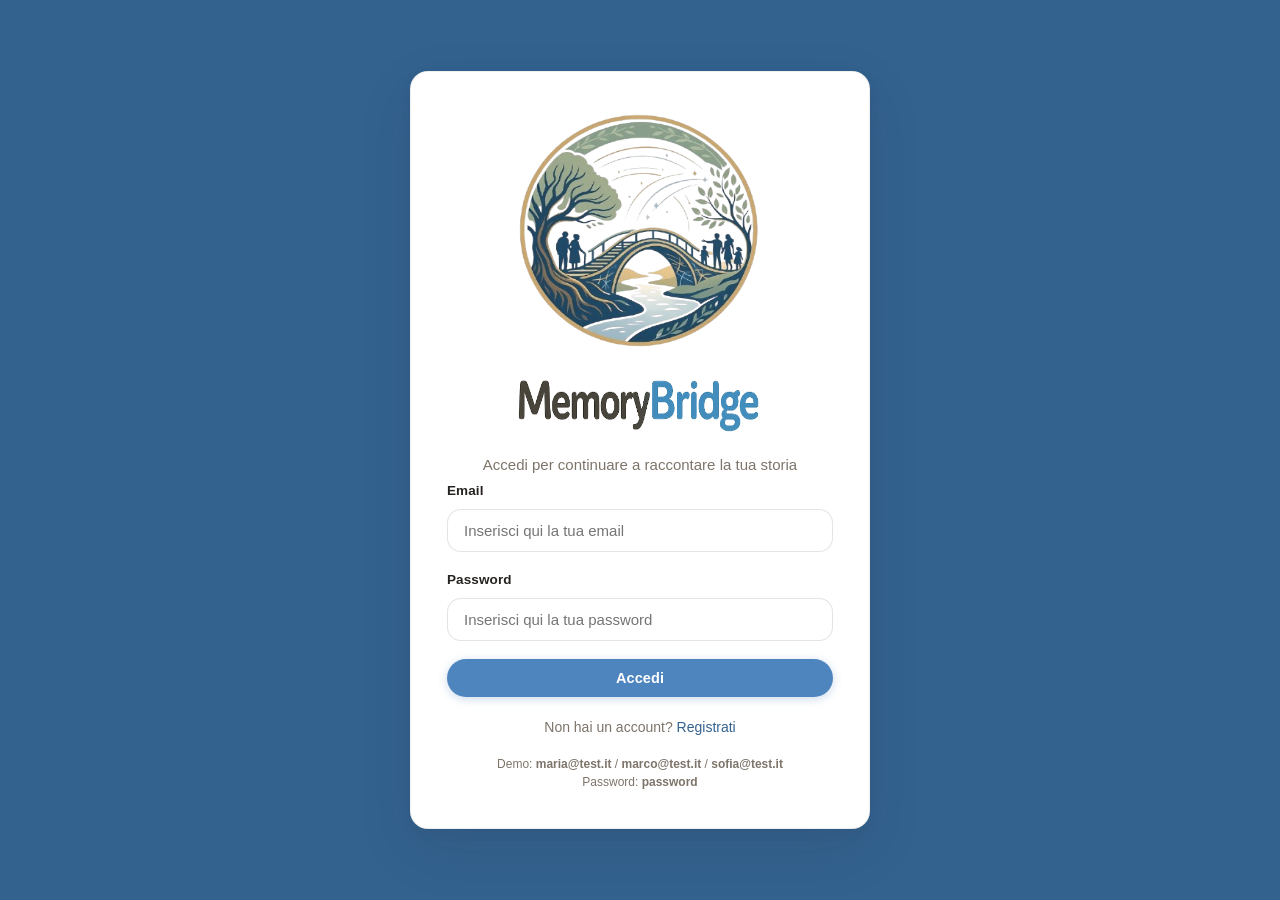
==== commit 48a3e91c: "fix raccolta ricordo" ====
--- a/src/main/webapp/chat.html
+++ b/src/main/webapp/chat.html
@@ -23,7 +23,6 @@
 
     <div class="chat-input">
         <input type="text" id="user-input" placeholder="Scrivi il tuo ricordo…" autocomplete="off">
-        <!-- Miglioramento #2 Assignment 3: etichetta testuale accanto al microfono -->
         <button class="mic-btn" id="mic-btn" type="button" aria-label="Registra audio">
             <svg width="16" height="16" viewBox="0 0 24 24" fill="none" stroke="currentColor" stroke-width="2" stroke-linecap="round" stroke-linejoin="round">
                 <path d="M12 1a3 3 0 0 0-3 3v8a3 3 0 0 0 6 0V4a3 3 0 0 0-3-3z"/>
--- a/src/main/webapp/css/style.css
+++ b/src/main/webapp/css/style.css
@@ -1,49 +1,51 @@
-/* ============================================================
-   Memory Bridge – Style (coerente col logo)
-   Crema calda, azzurro cielo più chiaro, tocchi dorati
-   ============================================================ */
-@import url('https://fonts.googleapis.com/css2?family=Inter:wght@400;500;600;700;800&display=swap');
+@import url('https://fonts.googleapis.com/css2?family=Fredoka:wght@500;600;700&family=Inter:wght@400;500;600;700;800&display=swap');
 
 :root {
-    /* palette — azzurro cielo del wordmark, più chiaro */
-    --primary: #5B9CE0;
-    --primary-dark: #3A79B5;
-    --primary-hover: #4A8AD1;
-    --primary-light: #BFDCF3;
-    --primary-lighter: #E8F2FB;
-    --primary-ghost: rgba(91, 156, 224, 0.07);
-
-    /* accenti caldi dal logo */
-    --accent: #F0A45C;         /* arancio tramonto sotto il ponte */
-    --accent-light: #FCEBD7;
-    --gold: #D4B94A;           /* cornice dorata */
-    --gold-soft: #EDDFAA;
-
-    /* neutri puliti */
-    --bg: #F7F8FA;             /* pagina neutra */
-    --bg-warm: #FBFBFC;
+    /* palette — azzurro cielo del wordmark "Bridge", leggermente più profondo per eleganza */
+    --primary: #4E85BF;
+    --primary-dark: #33628F;
+    --primary-hover: #3F73A9;
+    --primary-light: #C7DDEF;
+    --primary-lighter: #EFF4F9;
+    --primary-ghost: rgba(78, 133, 191, 0.06);
+
+    /* accenti smorzati, quasi antichi — tramonto e cornice dorata del logo */
+    --accent: #D99364;         /* terracotta, non più arancio acceso */
+    --accent-light: #F6E9DD;
+    --gold: #B99652;           /* oro anticato, meno giallo */
+    --gold-soft: #EDE2C9;
+
+    /* nocciola del gufetto — tocco discreto */
+    --owl-brown: #7A5A3E;
+    --owl-brown-dark: #5C4430;
+    --owl-cream: #F2EBDD;
+
+    /* neutri — quasi bianco, non più beige */
+    --bg: #FBFAF8;
+    --bg-warm: #FFFFFF;
     --card: #FFFFFF;
-    --border: rgba(15, 23, 42, 0.07);
-    --border-strong: rgba(15, 23, 42, 0.12);
-    --text: #1F2937;
-    --text-muted: #6B7280;
-    --text-light: #9CA3AF;
-    --danger: #D9564F;
+    --border: rgba(38, 34, 30, 0.07);
+    --border-strong: rgba(38, 34, 30, 0.12);
+    --text: #262220;           /* carbone profondo, elegante */
+    --text-muted: #7D746A;
+    --text-light: #ACA398;
+    --danger: #C25650;
     --danger-light: #FBEEED;
-    --success: #4CAE7A;
-
-    /* layout */
-    --radius: 16px;
-    --radius-lg: 24px;
+    --success: #4A9A72;
+
+    /* layout — angoli più contenuti, più rigore */
+    --radius: 12px;
+    --radius-lg: 18px;
     --radius-pill: 999px;
-    --shadow-xs: 0 1px 2px rgba(15, 23, 42, 0.04);
-    --shadow-sm: 0 2px 8px rgba(15, 23, 42, 0.05), 0 0 0 1px rgba(15, 23, 42, 0.03);
-    --shadow-md: 0 8px 24px rgba(15, 23, 42, 0.07), 0 0 0 1px rgba(15, 23, 42, 0.03);
-    --shadow-lg: 0 16px 48px rgba(15, 23, 42, 0.10), 0 4px 12px rgba(15, 23, 42, 0.05);
-    --shadow-glow: 0 0 0 3px rgba(91, 156, 224, 0.14);
-    --nav-height: 68px;
+    --shadow-xs: 0 1px 2px rgba(38, 34, 30, 0.04);
+    --shadow-sm: 0 2px 10px rgba(38, 34, 30, 0.05), 0 0 0 1px rgba(38, 34, 30, 0.03);
+    --shadow-md: 0 10px 28px rgba(38, 34, 30, 0.07), 0 0 0 1px rgba(38, 34, 30, 0.03);
+    --shadow-lg: 0 20px 56px rgba(38, 34, 30, 0.10), 0 4px 14px rgba(38, 34, 30, 0.04);
+    --shadow-glow: 0 0 0 3px rgba(78, 133, 191, 0.13);
+    --nav-height: 100px;
     --ease-out: cubic-bezier(0.16, 1, 0.3, 1);
     --ease-spring: cubic-bezier(0.34, 1.56, 0.64, 1);
+    --font-display: 'Fredoka', 'Inter', sans-serif;
 }
 
 *,
@@ -64,10 +66,10 @@
 a:hover { text-decoration: underline; text-underline-offset: 2px; }
 
 /* ============================================================
-   Navbar — vetro caldo con filo dorato in basso
+   Navbar
    ============================================================ */
 .navbar {
-    background: rgba(255, 255, 255, 0.85);
+    background: rgba(255, 253, 248, 0.85);
     backdrop-filter: blur(18px) saturate(1.4);
     -webkit-backdrop-filter: blur(18px) saturate(1.4);
     border-bottom: 1px solid var(--border);
@@ -81,13 +83,14 @@
 }
 
 .navbar .logo {
+    font-family: var(--font-display);
     font-size: 20px;
-    font-weight: 800;
+    font-weight: 600;
     color: var(--text);
     display: flex;
     align-items: center;
     gap: 9px;
-    letter-spacing: -0.4px;
+    letter-spacing: -0.2px;
 }
 
 .navbar .nav-links {
@@ -111,7 +114,7 @@
 .navbar .nav-links a.active {
     background: var(--primary);
     color: white;
-    box-shadow: 0 2px 10px rgba(91, 156, 224, 0.35);
+    box-shadow: 0 2px 10px rgba(78, 133, 191, 0.35);
 }
 
 .navbar .user-badge {
@@ -129,9 +132,9 @@
    Layout container
    ============================================================ */
 .container {
-    max-width: 900px;
+    max-width: 1180px;
     margin: 0 auto;
-    padding: 36px 28px;
+    padding: 36px 32px;
 }
 
 .container-narrow {
@@ -140,9 +143,9 @@
     padding: 36px 28px;
 }
 
-h1 { font-size: 28px; font-weight: 700; letter-spacing: -0.5px; margin-bottom: 16px; color: var(--text); }
-h2 { font-size: 22px; font-weight: 700; letter-spacing: -0.3px; margin-bottom: 12px; color: var(--text); }
-h3 { font-size: 17px; font-weight: 600; margin-bottom: 8px; color: var(--text); }
+h1 { font-family: var(--font-display); font-size: 28px; font-weight: 600; letter-spacing: -0.2px; margin-bottom: 16px; color: var(--text); }
+h2 { font-family: var(--font-display); font-size: 22px; font-weight: 600; letter-spacing: -0.1px; margin-bottom: 12px; color: var(--text); }
+h3 { font-family: var(--font-display); font-size: 17px; font-weight: 600; margin-bottom: 8px; color: var(--text); }
 
 /* ============================================================
    Card — bordi morbidi su carta calda
@@ -189,11 +192,11 @@
 .btn-primary {
     background: var(--primary);
     color: white;
-    box-shadow: 0 2px 10px rgba(91, 156, 224, 0.30);
+    box-shadow: 0 2px 10px rgba(78, 133, 191, 0.30);
 }
 .btn-primary:hover {
     background: var(--primary-hover);
-    box-shadow: 0 4px 16px rgba(91, 156, 224, 0.35);
+    box-shadow: 0 4px 16px rgba(78, 133, 191, 0.35);
     transform: translateY(-1px);
 }
 
@@ -220,9 +223,9 @@
 .btn-danger {
     background: var(--danger);
     color: white;
-    box-shadow: 0 2px 10px rgba(217, 86, 79, 0.22);
-}
-.btn-danger:hover { transform: translateY(-1px); box-shadow: 0 4px 16px rgba(217, 86, 79, 0.30); }
+    box-shadow: 0 2px 10px rgba(194, 86, 80, 0.22);
+}
+.btn-danger:hover { transform: translateY(-1px); box-shadow: 0 4px 16px rgba(194, 86, 80, 0.30); }
 
 .btn-block { width: 100%; }
 
@@ -282,9 +285,9 @@
    Chat (T1 – Iris)
    ============================================================ */
 .chat-container {
-    max-width: 640px;
+    max-width: 900px;
     margin: 0 auto;
-    padding: 24px;
+    padding: 24px 32px;
     display: flex;
     flex-direction: column;
     height: calc(100vh - var(--nav-height) - 20px);
@@ -298,10 +301,8 @@
 }
 
 .iris-avatar {
-    width: 56px;
-    height: 56px;
-    border-radius: 50%;
-    background: linear-gradient(145deg, var(--primary), #7DB5EA);
+    width: 95px;
+    height: 95px;
     display: flex;
     align-items: center;
     justify-content: center;
@@ -309,7 +310,6 @@
     font-size: 28px;
     font-weight: 700;
     flex-shrink: 0;
-    box-shadow: 0 4px 16px rgba(91, 156, 224, 0.30);
 }
 
 .chat-messages {
@@ -339,11 +339,11 @@
 }
 
 .msg-user {
-    background: linear-gradient(135deg, var(--primary), #7DB5EA);
+    background: linear-gradient(135deg, var(--primary), #6FA0CE);
     color: white;
     align-self: flex-end;
     border-bottom-right-radius: 6px;
-    box-shadow: 0 2px 10px rgba(91, 156, 224, 0.25);
+    box-shadow: 0 2px 10px rgba(78, 133, 191, 0.25);
 }
 
 .msg.typing {
@@ -422,14 +422,14 @@
     width: 42px;
     height: 42px;
     border-radius: 50%;
-    background: linear-gradient(145deg, var(--primary), #7DB5EA);
+    background: linear-gradient(145deg, var(--primary), #6FA0CE);
     color: white;
     display: flex;
     align-items: center;
     justify-content: center;
     font-weight: 700;
     font-size: 15px;
-    box-shadow: 0 2px 8px rgba(91, 156, 224, 0.20);
+    box-shadow: 0 2px 8px rgba(78, 133, 191, 0.20);
 }
 
 .post-author {
@@ -459,8 +459,8 @@
 
 .post-tag {
     display: inline-block;
-    background: var(--primary-lighter);
-    color: var(--primary-dark);
+    background: var(--accent-light);
+    color: var(--owl-brown-dark);
     padding: 5px 14px;
     border-radius: var(--radius-pill);
     font-size: 12.5px;
@@ -474,6 +474,46 @@
     padding-top: 14px;
     margin-top: 14px;
 }
+
+/* ============================================================
+   Like
+   ============================================================ */
+.post-actions {
+    display: flex;
+    align-items: center;
+    gap: 12px;
+    margin-top: 10px;
+}
+
+.like-btn {
+    display: inline-flex;
+    align-items: center;
+    gap: 6px;
+    padding: 7px 14px;
+    border-radius: var(--radius-pill);
+    border: 1.5px solid var(--border-strong);
+    background: var(--card);
+    color: var(--text-muted);
+    font-family: inherit;
+    font-weight: 600;
+    font-size: 13.5px;
+    cursor: pointer;
+    transition: all 0.2s var(--ease-out);
+}
+.like-btn svg { flex-shrink: 0; transition: transform 0.2s var(--ease-spring); }
+.like-btn:hover {
+    border-color: var(--danger);
+    color: var(--danger);
+    transform: translateY(-1px);
+}
+.like-btn.liked {
+    background: var(--danger-light);
+    border-color: var(--danger);
+    color: var(--danger);
+}
+.like-btn.liked svg { transform: scale(1.1); }
+.like-btn:active svg { transform: scale(0.85); }
+.like-btn:disabled { opacity: 0.6; cursor: default; }
 
 .comment {
     padding: 8px 0;
@@ -536,21 +576,21 @@
 }
 @keyframes highlightNew {
     0%, 100% { border-color: var(--primary-light); background: var(--bg-warm); }
-    50% { border-color: var(--gold); background: var(--gold-soft); box-shadow: 0 0 24px rgba(212, 185, 74, 0.35); }
+    50% { border-color: var(--gold); background: var(--gold-soft); box-shadow: 0 0 24px rgba(185, 150, 82, 0.35); }
 }
 
 .tree-node-photo {
     width: 60px;
     height: 60px;
     border-radius: 50%;
-    background: linear-gradient(145deg, var(--primary), #7DB5EA);
+    background: linear-gradient(145deg, var(--primary), #6FA0CE);
     color: white;
     display: flex;
     align-items: center;
     justify-content: center;
     font-size: 24px;
     margin: 0 auto 10px;
-    box-shadow: 0 3px 12px rgba(91, 156, 224, 0.25);
+    box-shadow: 0 3px 12px rgba(78, 133, 191, 0.25);
 }
 
 .tree-node-name { font-weight: 700; font-size: 14px; }
@@ -588,7 +628,7 @@
     border-radius: 50%;
     background: var(--primary);
     border: 3px solid var(--card);
-    box-shadow: 0 0 0 2.5px var(--primary), 0 2px 8px rgba(91, 156, 224, 0.25);
+    box-shadow: 0 0 0 2.5px var(--primary), 0 2px 8px rgba(78, 133, 191, 0.25);
 }
 
 .timeline-date {
@@ -605,7 +645,7 @@
 .modal-backdrop {
     position: fixed;
     inset: 0;
-    background: rgba(46, 42, 37, 0.45);
+    background: rgba(61, 46, 26, 0.45);
     backdrop-filter: blur(6px);
     -webkit-backdrop-filter: blur(6px);
     display: flex;
@@ -664,7 +704,7 @@
     display: flex;
     align-items: center;
     justify-content: center;
-    background: var(--bg);
+    background: #33628F;
     padding: 28px;
 }
 
@@ -673,7 +713,7 @@
     padding: 36px;
     border-radius: var(--radius-lg);
     box-shadow: var(--shadow-lg);
-    max-width: 420px;
+    max-width: 460px;
     width: 100%;
     border: 1px solid var(--border);
     position: relative;
@@ -688,7 +728,8 @@
 .auth-card .subtitle {
     text-align: center;
     color: var(--text-muted);
-    margin-bottom: 28px;
+    margin-bottom: 5px;
+    margin-top: 5px;
     font-size: 15px;
 }
 
@@ -774,7 +815,7 @@
     color: white;
     border-color: var(--primary);
     transform: translateY(-2px);
-    box-shadow: 0 4px 12px rgba(91, 156, 224, 0.25);
+    box-shadow: 0 4px 12px rgba(78, 133, 191, 0.25);
 }
 
 /* ============================================================
@@ -800,13 +841,13 @@
 .big-btn.primary {
     background: var(--primary);
     color: white;
-    box-shadow: 0 4px 16px rgba(91, 156, 224, 0.30);
-}
-.big-btn.primary:hover { background: var(--primary-hover); box-shadow: 0 6px 24px rgba(91, 156, 224, 0.35); }
+    box-shadow: 0 4px 16px rgba(78, 133, 191, 0.30);
+}
+.big-btn.primary:hover { background: var(--primary-hover); box-shadow: 0 6px 24px rgba(78, 133, 191, 0.35); }
 .big-btn.secondary { background: var(--primary-lighter); color: var(--primary-dark); }
 .big-btn.outline { background: var(--card); color: var(--text); border: 2px solid var(--border-strong); }
 .big-btn.outline:hover { border-color: var(--primary-light); }
-.big-btn.danger { background: var(--danger); color: white; box-shadow: 0 4px 16px rgba(217, 86, 79, 0.22); }
+.big-btn.danger { background: var(--danger); color: white; box-shadow: 0 4px 16px rgba(194, 86, 80, 0.22); }
 .big-btn.full { width: 100%; }
 
 /* ============================================================
@@ -815,7 +856,7 @@
 .post-overlay {
     position: fixed;
     inset: 0;
-    background: rgba(46, 42, 37, 0.55);
+    background: rgba(61, 46, 26, 0.55);
     backdrop-filter: blur(8px);
     -webkit-backdrop-filter: blur(8px);
     z-index: 1500;
@@ -833,19 +874,19 @@
     background: var(--card);
     border-radius: var(--radius-lg);
     width: 100%;
-    max-width: 1100px;
+    max-width: 1320px;
     height: min(85vh, 720px);
     display: flex;
     overflow: hidden;
     position: relative;
     transform: scale(0.92) translateY(20px);
     transition: transform 0.35s var(--ease-out);
-    box-shadow: 0 32px 80px rgba(46, 42, 37, 0.28), 0 0 0 1px rgba(74, 60, 30, 0.05);
+    box-shadow: 0 32px 80px rgba(61, 46, 26, 0.28), 0 0 0 1px rgba(107, 69, 39, 0.06);
 }
 .post-overlay.open .post-overlay-inner { transform: scale(1) translateY(0); }
 
 .overlay-content {
-    flex: 1.3;
+    flex: 1.05;
     padding: 32px;
     overflow-y: auto;
     border-right: 1px solid var(--border);
@@ -859,7 +900,7 @@
     flex: 1;
     display: flex;
     flex-direction: column;
-    min-width: 320px;
+    min-width: 420px;
 }
 .overlay-comments-header {
     padding: 20px 26px;
@@ -953,12 +994,12 @@
     height: 72px;
     margin: 0 auto 16px;
     border-radius: 50%;
-    background: linear-gradient(145deg, var(--primary), #7DB5EA);
+    background: linear-gradient(145deg, var(--primary), #6FA0CE);
     color: white;
     display: flex;
     align-items: center;
     justify-content: center;
-    box-shadow: 0 4px 16px rgba(91, 156, 224, 0.25);
+    box-shadow: 0 4px 16px rgba(78, 133, 191, 0.25);
 }
 .type-card .type-label { font-size: 19px; font-weight: 700; letter-spacing: -0.2px; }
 @media (max-width: 640px) { .type-choice-grid { grid-template-columns: 1fr; } }
@@ -976,35 +1017,75 @@
     box-shadow: var(--shadow-xs);
 }
 
+/* ============================================================
+   Iris consiglia — nota minimale, senza card/ombra/avatar
+   ============================================================ */
 .iris-banner {
-    display: flex;
-    gap: 16px;
-    background: linear-gradient(135deg, var(--primary-lighter), var(--accent-light));
-    border: 1px solid var(--primary-light);
-    border-radius: var(--radius);
-    padding: 20px;
+    display: block;
+    padding: 16px 0 0;
     margin: 18px 0;
-    align-items: flex-start;
+    border-top: 1px solid var(--border);
 }
 .iris-banner .iris-avatar-sm {
-    width: 44px;
-    height: 44px;
-    flex-shrink: 0;
-    border-radius: 50%;
-    background: linear-gradient(145deg, var(--primary), #7DB5EA);
-    color: white;
-    display: flex;
-    align-items: center;
-    justify-content: center;
-    font-size: 22px;
-    box-shadow: 0 3px 10px rgba(91, 156, 224, 0.25);
-}
-.iris-banner h3 { margin: 0 0 5px; font-size: 16px; color: var(--primary-dark); }
-.iris-banner ul { margin: 6px 0 0 18px; font-size: 15px; line-height: 1.75; }
+    display: none;
+}
+.iris-banner h3 {
+    margin: 0 0 8px;
+    font-family: 'Inter', -apple-system, BlinkMacSystemFont, 'Segoe UI', sans-serif;
+    font-size: 12px;
+    text-transform: uppercase;
+    letter-spacing: 0.6px;
+    font-weight: 600;
+    color: var(--text-light);
+}
+.iris-banner ul {
+    margin: 0;
+    padding-left: 16px;
+    font-size: 14px;
+    line-height: 1.7;
+    color: var(--text-muted);
+}
+.iris-banner ul li { margin-bottom: 2px; }
+.iris-banner ul li:last-child { margin-bottom: 0; }
+.iris-banner strong {
+    color: var(--text);
+    font-weight: 600;
+}
 
 .media-preview-large img,
 .media-preview-large video { max-width: 100%; max-height: 320px; border-radius: var(--radius); }
 .media-preview-large audio { width: 100%; }
+
+/* ============================================================
+   Form dati del ricordo (step-capture) — card raggruppata
+   ============================================================ */
+.content-form {
+    padding: 24px;
+}
+.content-form-heading {
+    font-family: 'Inter', -apple-system, BlinkMacSystemFont, 'Segoe UI', sans-serif;
+    font-size: 13px;
+    text-transform: uppercase;
+    letter-spacing: 0.5px;
+    color: var(--text-muted);
+    margin-bottom: 18px;
+    font-weight: 700;
+}
+.content-form-grid {
+    display: grid;
+    grid-template-columns: 1fr 1fr;
+    gap: 0 16px;
+}
+.content-form .form-group.mb-0 { margin-bottom: 0; }
+.label-optional {
+    font-weight: 400;
+    color: var(--text-light);
+    text-transform: none;
+    letter-spacing: 0;
+}
+@media (max-width: 600px) {
+    .content-form-grid { grid-template-columns: 1fr; }
+}
 
 /* Relation picker */
 .relation-grid {
@@ -1053,10 +1134,10 @@
 .relative-chip:hover { background: var(--primary-lighter); }
 .relative-chip .chip-avatar {
     width: 38px; height: 38px; border-radius: 50%;
-    background: linear-gradient(145deg, var(--primary), #7DB5EA); color: white;
+    background: linear-gradient(145deg, var(--primary), #6FA0CE); color: white;
     display: flex; align-items: center; justify-content: center;
     font-size: 14px; font-weight: 700; overflow: hidden; flex-shrink: 0;
-    box-shadow: 0 2px 6px rgba(91, 156, 224, 0.20);
+    box-shadow: 0 2px 6px rgba(78, 133, 191, 0.20);
 }
 .relative-chip .chip-avatar img { width: 100%; height: 100%; object-fit: cover; }
 .relative-chip .chip-role { font-size: 12px; color: var(--text-muted); }
@@ -1072,4 +1153,188 @@
 /* ============================================================
    Selection color
    ============================================================ */
-::selection { background: var(--primary-light); color: var(--primary-dark); }+::selection { background: var(--primary-light); color: var(--primary-dark); }
+
+/* ============================================================
+   Tree node — azioni hover minimali
+   ============================================================ */
+.tree-node {
+    position: relative;
+}
+
+.node-actions {
+    position: absolute;
+    top: -14px;
+    right: -14px;
+    display: flex;
+    gap: 6px;
+    padding: 6px;
+    background: var(--card);
+    border: 1px solid var(--border);
+    border-radius: var(--radius-pill);
+    box-shadow: var(--shadow-md);
+    opacity: 0;
+    transform: translateY(-4px) scale(0.92);
+    pointer-events: none;
+    transition: opacity 0.18s var(--ease-out), transform 0.22s var(--ease-out);
+    z-index: 5;
+}
+
+.tree-node:hover .node-actions,
+.tree-node:focus-within .node-actions {
+    opacity: 1;
+    transform: translateY(0) scale(1);
+    pointer-events: auto;
+}
+
+.node-action {
+    width: 32px;
+    height: 32px;
+    border-radius: 50%;
+    border: none;
+    background: transparent;
+    color: var(--text-muted);
+    cursor: pointer;
+    display: flex;
+    align-items: center;
+    justify-content: center;
+    transition: background 0.15s, color 0.15s, transform 0.15s;
+}
+.node-action:hover {
+    background: var(--primary-lighter);
+    color: var(--primary-dark);
+    transform: scale(1.1);
+}
+.node-action.danger:hover {
+    background: var(--danger-light);
+    color: var(--danger);
+}
+
+.node-action svg {
+    width: 16px;
+    height: 16px;
+    stroke-width: 2;
+}
+
+/* Tooltip discreto sopra ogni icona */
+.node-action[data-tip]::after {
+    content: attr(data-tip);
+    position: absolute;
+    bottom: calc(100% + 6px);
+    left: 50%;
+    transform: translateX(-50%);
+    background: var(--text);
+    color: var(--card);
+    font-size: 11px;
+    font-weight: 500;
+    padding: 4px 8px;
+    border-radius: 6px;
+    white-space: nowrap;
+    opacity: 0;
+    pointer-events: none;
+    transition: opacity 0.15s;
+}
+.node-action:hover[data-tip]::after {
+    opacity: 1;
+}
+
+/* Il nodo intero è comunque cliccabile per aprire la timeline */
+.tree-node {
+    cursor: pointer;
+}/* ============================================================
+   Register form — scelta nucleo familiare + validazione
+   ============================================================ */
+.family-choice {
+    display: flex;
+    gap: 8px;
+    margin-bottom: 14px;
+    flex-wrap: wrap;
+}
+.family-choice label {
+    flex: 1;
+    min-width: 140px;
+    text-align: center;
+    border: 2px solid var(--primary-light);
+    border-radius: var(--radius);
+    padding: 10px 8px;
+    cursor: pointer;
+    font-size: 0.9em;
+    transition: background 0.15s, border-color 0.15s;
+}
+.family-choice input { display: none; }
+.family-choice input:checked + label {
+    border-color: var(--primary);
+    background: var(--primary-light);
+    font-weight: 600;
+}
+.family-detail { display: none; }
+.family-detail.active { display: block; }
+
+/* Errori inline per singolo campo */
+.field-error {
+    color: var(--danger);
+    font-size: 12.5px;
+    margin-top: 5px;
+    min-height: 1em;
+    font-weight: 500;
+}
+.form-group input.invalid,
+.form-group textarea.invalid {
+    border-color: var(--danger);
+    background: var(--danger-light);
+}
+.form-group input.invalid:focus {
+    box-shadow: 0 0 0 3px rgba(194, 86, 80, 0.15);
+}
+
+/* Password: toggle mostra/nascondi + barra di forza */
+.password-wrapper { position: relative; }
+.password-wrapper .toggle-password {
+    position: absolute;
+    right: 10px;
+    top: 50%;
+    transform: translateY(-50%);
+    background: none;
+    border: none;
+    cursor: pointer;
+    font-size: 12.5px;
+    font-weight: 600;
+    color: var(--primary-dark);
+    padding: 4px 8px;
+    border-radius: var(--radius-pill);
+    transition: background 0.15s;
+}
+.password-wrapper .toggle-password:hover { background: var(--primary-lighter); }
+
+.password-strength {
+    height: 4px;
+    border-radius: var(--radius-pill);
+    margin-top: 6px;
+    background: var(--border);
+    overflow: hidden;
+}
+.password-strength > div {
+    height: 100%;
+    width: 0;
+    background: var(--danger);
+    transition: width 0.25s var(--ease-out), background 0.25s;
+    border-radius: var(--radius-pill);
+}
+.password-strength.weak   > div { width: 33%;  background: var(--danger); }
+.password-strength.medium > div { width: 66%;  background: var(--gold); }
+.password-strength.strong > div { width: 100%; background: var(--success); }
+
+.password-hint {
+    font-size: 12px;
+    color: var(--text-muted);
+    margin-top: 5px;
+}
+
+/* Bottone disabilitato durante il submit */
+.btn[disabled],
+.btn[disabled]:hover {
+    opacity: 0.55;
+    cursor: not-allowed;
+    transform: none;
+    box-shadow: none;
+}
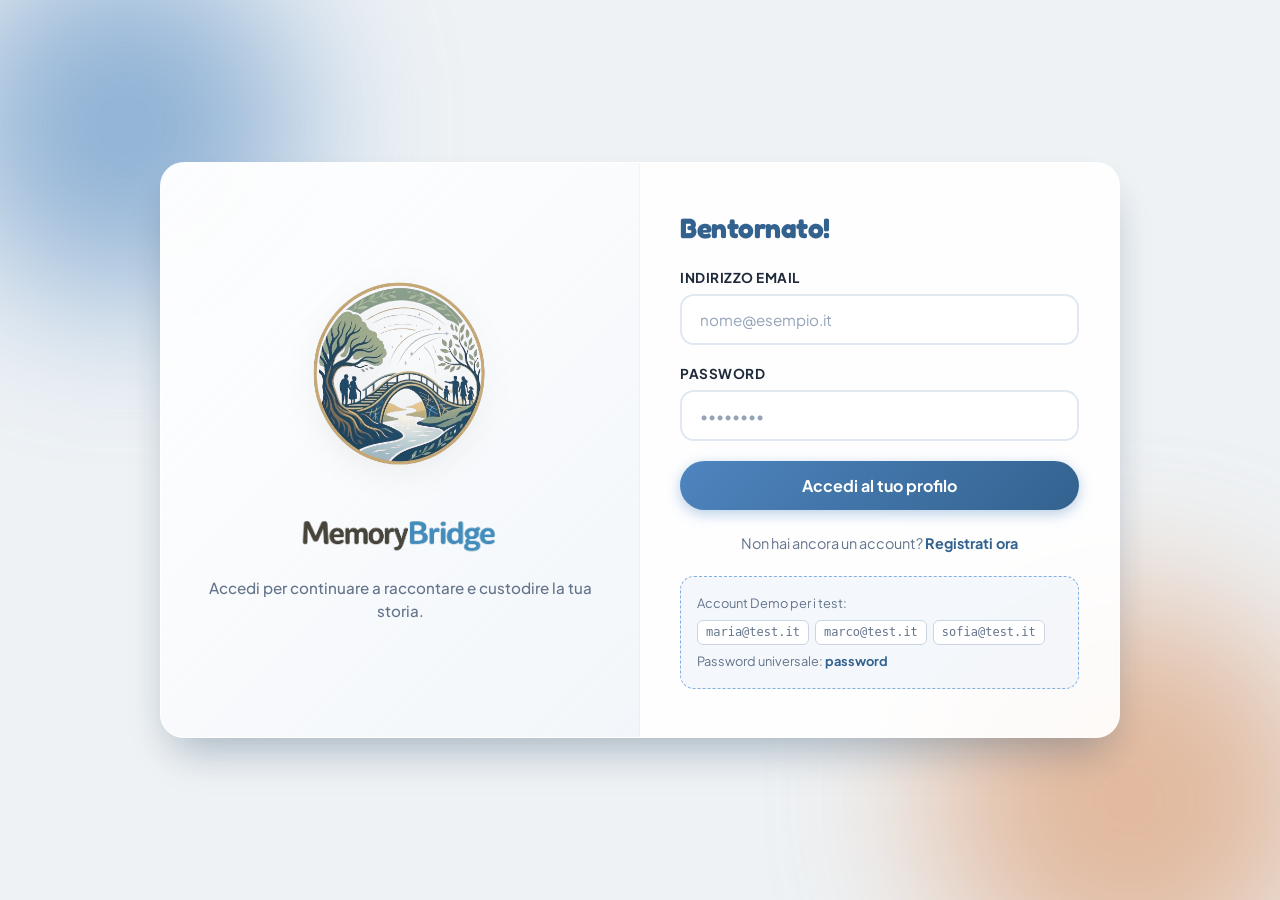
==== commit 1e1b471c: "aggiornamento stile" ====
--- a/src/main/webapp/chat.html
+++ b/src/main/webapp/chat.html
@@ -5,39 +5,220 @@
     <meta name="viewport" content="width=device-width, initial-scale=1.0">
     <title>Memory Bridge - Racconta un ricordo</title>
     <link rel="stylesheet" href="css/style.css">
+    <style>
+
+        body {
+            background: #eef2f5;
+            min-height: 100vh;
+            position: relative;
+            overflow-x: hidden;
+            display: flex;
+            flex-direction: column;
+            margin: 0;
+        }
+
+        .bg-shapes {
+            position: fixed;
+            width: 100%;
+            height: 100%;
+            overflow: hidden;
+            z-index: -1;
+            top: 0;
+            left: 0;
+            pointer-events: none;
+        }
+
+        .shape {
+            position: absolute;
+            border-radius: 50%;
+            filter: blur(80px);
+            opacity: 0.55;
+            animation: float 10s infinite alternate ease-in-out;
+        }
+
+        .shape-1 {
+            width: 450px;
+            height: 450px;
+            background: #4E85BF;
+            top: -100px;
+            left: -100px;
+        }
+
+        .shape-2 {
+            width: 400px;
+            height: 400px;
+            background: #D99364;
+            bottom: -100px;
+            right: -80px;
+            animation-delay: -5s;
+        }
+
+        @keyframes float {
+            0% { transform: translate(0, 0) scale(1); }
+            100% { transform: translate(30px, 40px) scale(1.08); }
+        }
+
+        .chat-wrapper-container {
+            max-width: 850px;
+            width: 90%;
+            margin: 40px auto;
+            flex: 1;
+            display: flex;
+            flex-direction: column;
+        }
+
+        .chat-card {
+            background: #ffffff;
+            border-radius: 20px;
+            box-shadow: 0 10px 30px rgba(0, 0, 0, 0.08);
+            border: 1px solid rgba(226, 232, 240, 0.8);
+            overflow: hidden;
+            display: flex;
+            flex-direction: column;
+            backdrop-filter: blur(10px);
+        }
+
+        .chat-header {
+            padding: 20px 24px;
+            border-bottom: 1px solid #f1f5f9;
+            background: #fafbfc;
+            display: flex;
+            align-items: center;
+            gap: 16px;
+        }
+
+        .iris-avatar {
+            width: 72px;
+            height: 72px;
+            border-radius: 50%;
+            overflow: hidden;
+            border: none; /* Rimosso il contorno */
+            box-shadow: 0 4px 12px rgba(0, 0, 0, 0.1); /* Ombra morbida neutra */
+            flex-shrink: 0;
+            background: #ffffff;
+        }
+
+        .iris-avatar img {
+            width: 100%;
+            height: 100%;
+            object-fit: cover;
+            display: block;
+        }
+
+        .chat-messages {
+            height: 450px;
+            overflow-y: auto;
+            padding: 24px;
+            display: flex;
+            flex-direction: column;
+            gap: 16px;
+            background: #ffffff;
+        }
+
+        .chat-input {
+            padding: 16px 20px;
+            border-top: 1px solid #f1f5f9;
+            background: #fafbfc;
+            display: flex;
+            align-items: center;
+            gap: 10px;
+        }
+
+        .chat-input input[type="text"] {
+            flex: 1;
+            padding: 10px 16px;
+            border-radius: 99px;
+            border: 1px solid #cbd5e1;
+            outline: none;
+            font-size: 0.95rem;
+            transition: border-color 0.2s ease;
+        }
+
+        .chat-input input[type="text"]:focus {
+            border-color: #33628F;
+        }
+
+        .mic-btn {
+            display: inline-flex;
+            align-items: center;
+            gap: 6px;
+            padding: 10px 14px;
+            border-radius: 99px;
+            border: 1px solid #e2e8f0;
+            background: #ffffff;
+            color: #475569;
+            cursor: pointer;
+            font-size: 0.88rem;
+            font-weight: 600;
+            transition: all 0.2s ease;
+        }
+
+        .mic-btn:hover {
+            background: #f1f5f9;
+            color: #1e293b;
+        }
+
+        @media (max-width: 600px) {
+            .chat-wrapper-container {
+                width: 95%;
+                margin: 16px auto;
+            }
+            .iris-avatar {
+                width: 58px;
+                height: 58px;
+            }
+            .chat-messages {
+                height: 380px;
+            }
+            .chat-input {
+                flex-wrap: wrap;
+            }
+            .mic-btn span {
+                display: none;
+            }
+        }
+    </style>
 </head>
 <body>
+
+<div class="bg-shapes">
+    <div class="shape shape-1"></div>
+    <div class="shape shape-2"></div>
+</div>
+
 <div id="navbar-slot"></div>
-<div class="chat-container">
-    <div class="chat-header">
-        <div class="iris-avatar">
-            <img src="img/site/gufo.png" alt="Avatar Gufo" style="width: 100%; height: 100%; object-fit: cover; border-radius: 50%;">
-        </div>
-        <div>
-            <h2 style="margin:0">Iris</h2>
-            <p class="text-muted" style="font-size:13px;margin:0">La tua compagna di racconto</p>
+
+<main class="chat-wrapper-container">
+    <div class="chat-card">
+        <div class="chat-header">
+            <div class="iris-avatar">
+                <img src="img/site/gufo.png" alt="Avatar Iris">
+            </div>
+            <div>
+                <h2 style="margin:0; font-size:1.35rem; color:#1e293b; font-weight:700;">Iris</h2>
+                <p class="text-muted" style="font-size:0.88rem; margin:2px 0 0 0; color:#64748b;">La tua compagna di racconto</p>
+            </div>
+        </div>
+
+        <div class="chat-messages" id="messages"></div>
+
+        <div class="chat-input">
+            <input type="text" id="user-input" placeholder="Scrivi il tuo ricordo…" autocomplete="off">
+            <button class="mic-btn" id="mic-btn" type="button" aria-label="Registra audio">
+                <svg width="16" height="16" viewBox="0 0 24 24" fill="none" stroke="currentColor" stroke-width="2" stroke-linecap="round" stroke-linejoin="round">
+                    <path d="M12 1a3 3 0 0 0-3 3v8a3 3 0 0 0 6 0V4a3 3 0 0 0-3-3z"/>
+                    <path d="M19 10v2a7 7 0 0 1-14 0v-2"/>
+                    <line x1="12" y1="19" x2="12" y2="23"/>
+                    <line x1="8" y1="23" x2="16" y2="23"/>
+                </svg>
+                <span>Registra audio</span>
+            </button>
+            <button class="btn btn-primary" id="send-btn">Invia</button>
+            <button class="btn btn-outline" id="end-btn">Fine</button>
         </div>
     </div>
-
-    <div class="chat-messages" id="messages"></div>
-
-    <div class="chat-input">
-        <input type="text" id="user-input" placeholder="Scrivi il tuo ricordo…" autocomplete="off">
-        <button class="mic-btn" id="mic-btn" type="button" aria-label="Registra audio">
-            <svg width="16" height="16" viewBox="0 0 24 24" fill="none" stroke="currentColor" stroke-width="2" stroke-linecap="round" stroke-linejoin="round">
-                <path d="M12 1a3 3 0 0 0-3 3v8a3 3 0 0 0 6 0V4a3 3 0 0 0-3-3z"/>
-                <path d="M19 10v2a7 7 0 0 1-14 0v-2"/>
-                <line x1="12" y1="19" x2="12" y2="23"/>
-                <line x1="8" y1="23" x2="16" y2="23"/>
-            </svg>
-            Registra audio
-        </button>
-        <button class="btn btn-primary" id="send-btn">Invia</button>
-        <button class="btn btn-outline" id="end-btn">Fine</button>
-    </div>
-</div>
-
-<!-- Modal anteprima -->
+</main>
+
 <div class="modal-backdrop hidden" id="preview-modal">
     <div class="modal">
         <div class="modal-header">
@@ -69,5 +250,12 @@
 <script src="js/api.js"></script>
 <script src="js/navbar.js"></script>
 <script src="js/chat.js"></script>
+<script>
+    document.addEventListener('DOMContentLoaded', () => {
+        if (typeof renderNavbar === 'function') {
+            renderNavbar('chat');
+        }
+    });
+</script>
 </body>
-</html>
+</html>
--- a/src/main/webapp/css/style.css
+++ b/src/main/webapp/css/style.css
@@ -332,7 +332,7 @@
 }
 
 .msg-iris {
-    background: var(--primary-lighter);
+    background: #c0d8fb;
     color: var(--text);
     align-self: flex-start;
     border-bottom-left-radius: 6px;
